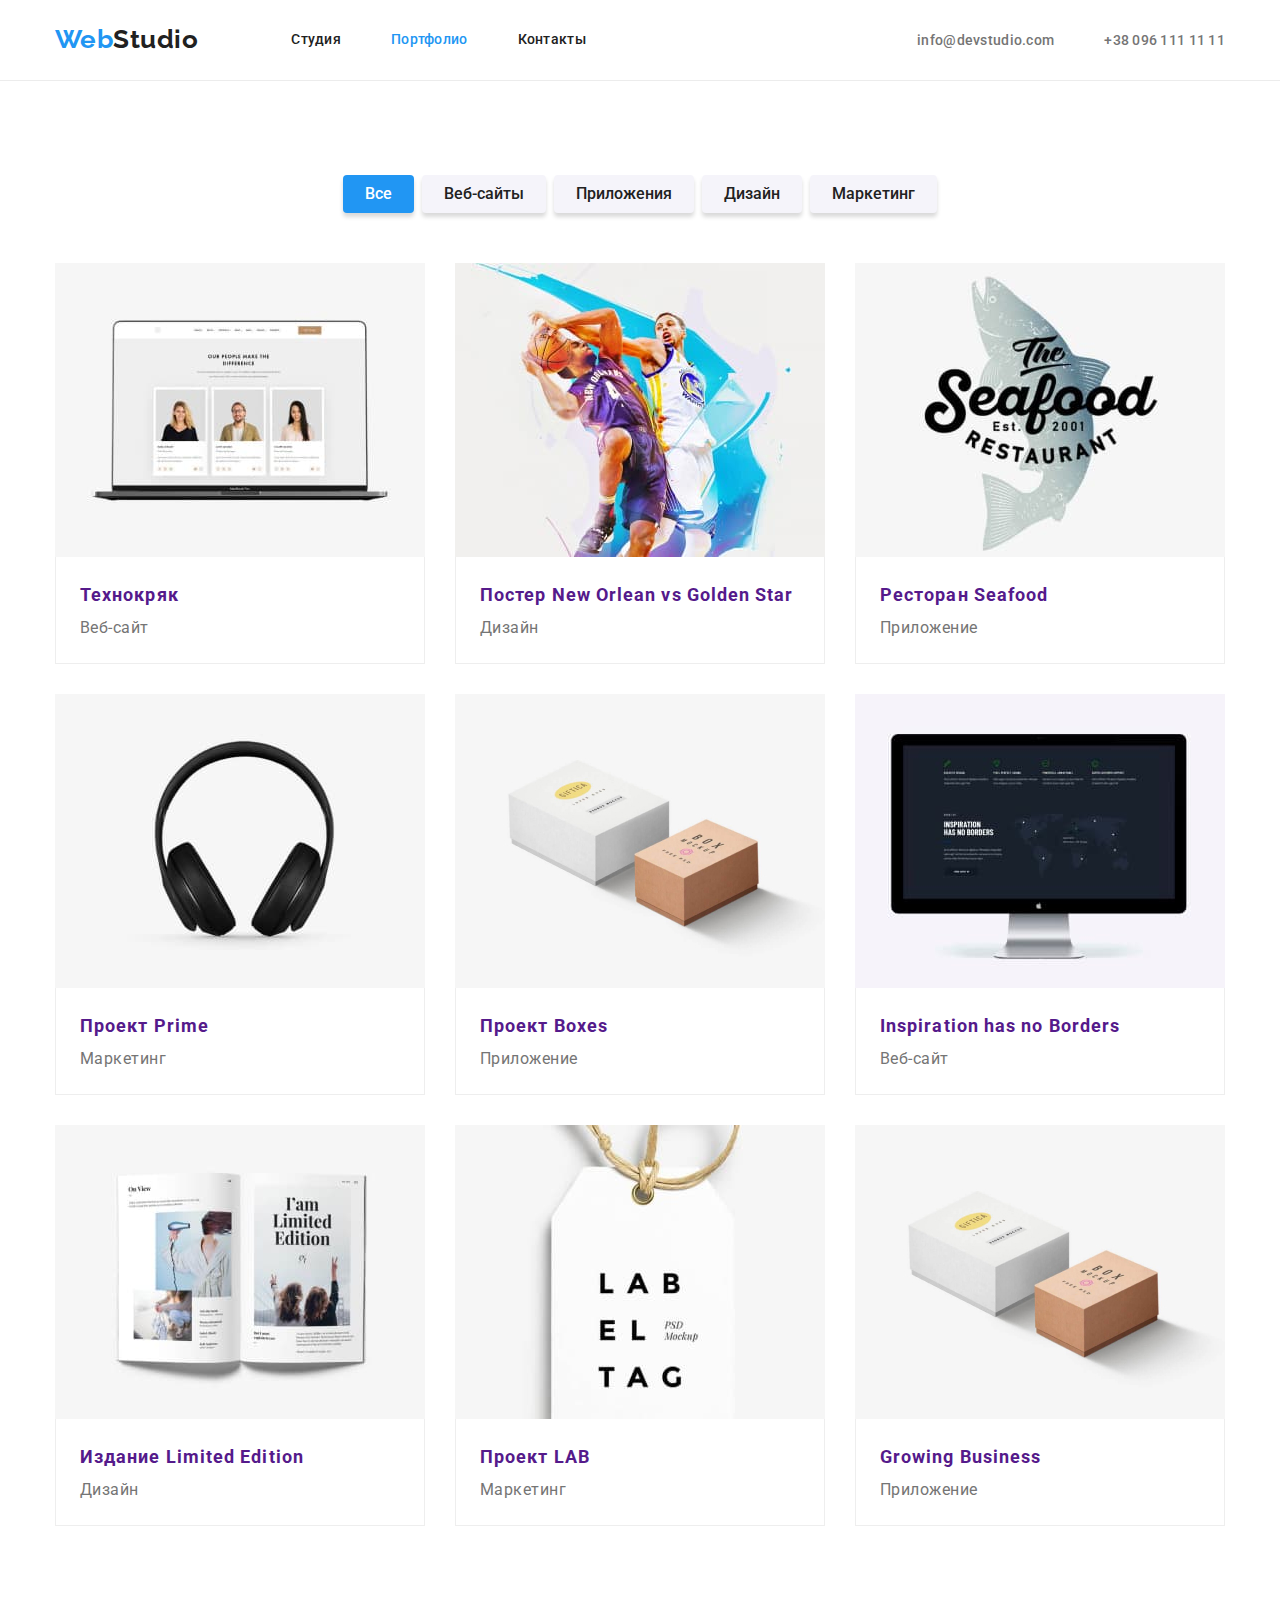
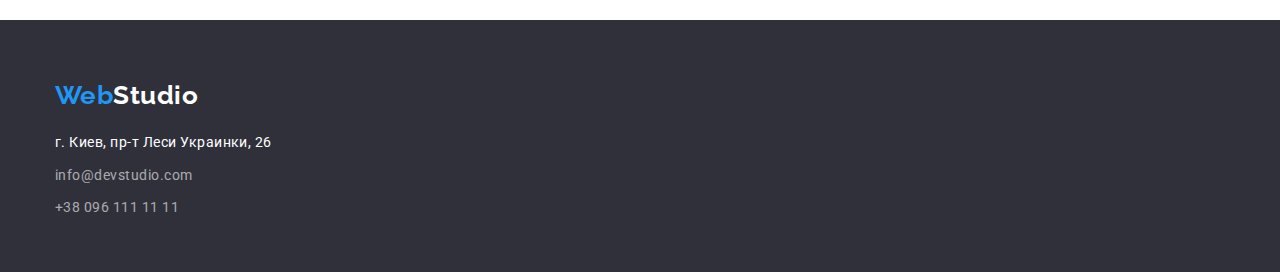
==== portfolio.html @ b51b5786 "copy hw-03 to hw-04" ====
<!DOCTYPE html>
<html lang="ru">

<head>
    <meta charset="UTF-8" />
    <meta http-equiv="X-UA-Compatible" content="IE=edge" />
    <meta name="viewport" content="width=device-width, initial-scale=1.0" />
    <title>WebStudio</title>
    <link rel="preconnect" href="https://fonts.googleapis.com" />
    <link rel="preconnect" href="https://fonts.gstatic.com" crossorigin />
    <link href="https://fonts.googleapis.com/css2?family=Raleway:wght@700&family=Roboto:wght@400;500;700;900&display=swap" rel="stylesheet" />
    <link rel="stylesheet" href="./css/modern-normalize.css" />
    <link rel="stylesheet" href="./css/styles.css" />
</head>

<body>
    <!-- верхняя строка -->
    <header class="header-border">
        <div class="flex-nav container">
            <nav class="flex-nav">
                <a href="index.html" lang="en" class="header-logo link">Web<span class="logo-accent">Studio</span>
          </a>
                <ul class="flex-nav-menu list">
                    <li class="nav-menu-item">
                        <a href="./index.html" class="link site-nav-text">Студия</a>
                    </li>
                    <li class="nav-menu-item">
                        <a href="./portfolio.html" class="link site-nav-text current">Портфолио</a>
                    </li>
                    <li class="nav-menu-item"><a href="" class="link site-nav-text">Контакты</a></li>
                </ul>
            </nav>

            <ul class="flex-nav-contact list">
                <li class="nav-contact-item">
                    <a href="mailto:info@devstudio.com" class="link site-contact">info@devstudio.com</a>
                </li>
                <li class="nav-contact-item">
                    <a href="tel:+380961111111" class="link site-contact">+38 096 111 11 11</a>
                </li>
            </ul>
        </div>
    </header>

    <main>
        <section class="portfolio-linl section">
            <div class="container">
                <h1 class="visually-hidden">Порфолио</h1>
                <div class="portfolio-nav">
                    <h2 class="visually-hidden">Виды наших работ</h2>
                    <ul class="portfolio-button list">
                        <li class="button-link">
                            <button class="button-works button-current pointer">Все</button>
                        </li>
                        <li class="button-link"><button class="button-works pointer">Веб-сайты</button></li>
                        <li class="button-link"><button class="button-works pointer">Приложения</button></li>
                        <li class="button-link"><button class="button-works pointer">Дизайн</button></li>
                        <li class="button-link"><button class="button-works pointer">Маркетинг</button></li>
                    </ul>
                </div>

                <h2 class="visually-hidden">Примеры наших работ</h2>
                <ul class="portfolio-examples list">
                    <li class="portfolio-link">
                        <a href="" class="link"><img src="./images/technocrats.jpg" alt="прооект веб-сайта на макбук про" />
                            <div class="works-item-bottom">
                                <h3 class="portfolio-title">Технокряк</h3>
                                <p class="portfolio-text">Веб-сайт</p>
                            </div>
                        </a>
                    </li>

                    <li class="portfolio-link">
                        <a href="" class="link"><img src="./images/poster.jpg" alt="постера баскетбольной команды" width="370" />
                            <div class="works-item-bottom">
                                <h3 class="portfolio-title">
                                    Постер <span lang="en">New Orlean vs Golden Star</span>
                                </h3>
                                <p class="portfolio-text">Дизайн</p>
                            </div>
                        </a>
                    </li>

                    <li class="portfolio-link">
                        <a href="" class="link"><img src="./images/seafood.jpg" alt="логотип раесторана морких продуктов" width="370" />
                            <div class="works-item-bottom">
                                <h3 class="portfolio-title">Ресторан <span lang="en">Seafood</span></h3>
                                <p class="portfolio-text">Приложение</p>
                            </div>
                        </a>
                    </li>

                    <li class="portfolio-link">
                        <a href="" class="link"><img src="./images/prime.jpg" alt="наушники" width="370" />
                            <div class="works-item-bottom">
                                <h3 class="portfolio-title">Проект <span lang="en">Prime</span></h3>
                                <p class="portfolio-text">Маркетинг</p>
                            </div>
                        </a>
                    </li>

                    <li class="portfolio-link">
                        <a href="" class="link"><img src="./images/boxes.jpg" alt="две коробки" width="370" />
                            <div class="works-item-bottom">
                                <h3 class="portfolio-title">Проект <span lang="en">Boxes</span></h3>
                                <p class="portfolio-text">Приложение</p>
                            </div>
                        </a>
                    </li>

                    <li class="portfolio-link">
                        <a href="" class="link"><img src="./images/inspiration.jpg" alt="проект Веб-сайта на и-мак" width="370" />
                            <div class="works-item-bottom">
                                <h3 lang="en" class="portfolio-title">Inspiration has no Borders</h3>
                                <p class="portfolio-text">Веб-сайт</p>
                            </div>
                        </a>
                    </li>

                    <li class="portfolio-link">
                        <a href="" class="link"><img src="./images/publication.jpg" alt="журнал лимитед эдишн" width="370" />
                            <div class="works-item-bottom">
                                <h3 class="portfolio-title">Издание <span lang="en">Limited Edition</span></h3>
                                <p class="portfolio-text">Дизайн</p>
                            </div>
                        </a>
                    </li>

                    <li class="portfolio-link">
                        <a href="" class="link"><img src="./images/lab.jpg" alt="ярлык лаб эль таг" width="370" />
                            <div class="works-item-bottom">
                                <h3 class="portfolio-title">Проект <span lang="en">LAB</span></h3>
                                <p class="portfolio-text">Маркетинг</p>
                            </div>
                        </a>
                    </li>

                    <li class="portfolio-link">
                        <a href="" class="link"><img src="./images/boxes.jpg" alt="печатает на клавиатуре" width="370" />
                            <div class="works-item-bottom">
                                <h3 lang="en" class="portfolio-title">Growing Business</h3>
                                <p class="portfolio-text">Приложение</p>
                            </div>
                        </a>
                    </li>
                </ul>
            </div>
        </section>
    </main>

    <!-- section footer -->
    <footer class="footer">
        <div class="container">
            <a href="./index.html" lang="en" class="footer-logo link">Web<span class="logo-accent-footer">Studio</span>
        </a>
            <address>
          <ul>
            <li class="footer-map list footer-adress">г. Киев, пр-т Леси Украинки, 26</li>
            <li class="list footer-adress">
              <a href="mailto:info@devstudio.com" class="footer-contact link">info@devstudio.com</a>
            </li>
            <li class="list footer-adress">
              <a href="tel:+380961111111" class="footer-contact link">+38 096 111 11 11</a>
            </li>
          </ul>
        </address>
        </div>
    </footer>
</body>

</html>
---- css/styles.css ----
:root {
    --title-text-color: #212121;
    --primary-text-color: #757575;
    --primary-white-color: #ffffff;
    --accent-color: #2196f3;
    --accent-color-hover: #188ce8;
    --team-bg-color: #f5f4fa;
    --footer-bg-color: #2f303a;
    --temporary-bg-color: #2f303a;
    --button-bg-color: #f5f4fa;
    --card-set-gap: 30px;
}

body {
    font-family: Roboto, sans-serif;
    letter-spacing: 0.03em;
    color: var(--title-text-color);
    background-color: var(--primary-white-color);
}


/* Утиилиты */

h1,
h2,
h3,
h4,
h5,
h6,
p,
ul {
    margin: 0;
    padding: 0;
}

img {
    display: block;
    max-width: 100%;
    height: auto;
}

.list {
    padding: 0;
    margin: 0;
    list-style: none;
}

.title {
    font-weight: 700;
    font-size: 36px;
    line-height: 1.17;
    text-align: center;
}

.link {
    text-decoration: none;
}

.visually-hidden {
    position: absolute;
    width: 1px;
    height: 1px;
    margin: -1px;
    border: 0;
    padding: 0;
    white-space: nowrap;
    clip-path: inset(100%);
    clip: rect(0 0 0 0);
    overflow: hidden;
}


/* Section */

.section {
    padding-top: 94px;
    padding-bottom: 94px;
}

.container {
    margin: 0 auto;
    width: 1200px;
    padding-left: 15px;
    padding-right: 15px;
}


/* стилизация Header] */

.header-border {
    border-bottom: 1px solid #ececec;
}

.flex-nav {
    display: flex;
    align-items: center;
}

.flex-nav-menu {
    display: flex;
    margin-left: 93px;
}

.flex-nav-contact {
    display: flex;
    margin-left: auto;
}

.nav-menu-item:not(:first-child) {
    margin-left: 50px;
}

.nav-contact-item:not(:first-child) {
    margin-left: 50px;
}

.header-logo {
    padding-top: 24px;
    padding-bottom: 25px;
    font-family: 'Raleway', sans-serif;
    font-size: 26px;
    font-weight: 700;
    line-height: 1.19;
    color: var(--accent-color);
}

.logo-accent {
    color: var(--title-text-color);
}

.logo-accent:hover,
.logo-accent:focus {
    color: var(--accent-color);
}

.site-nav-text {
    padding: 32px 0;
    font-weight: 500;
    font-size: 14px;
    line-height: 1.14;
    letter-spacing: 0.02em;
    color: var(--title-text-color);
    display: block;
}

.site-nav-text:hover,
.site-nav-text:focus {
    color: var(--accent-color);
}

.site-contact {
    padding: 32px 0;
    font-size: 14px;
    font-weight: 500;
    line-height: 1.14;
    letter-spacing: 0.02em;
    color: var(--primary-text-color);
}

.site-contact:hover,
.site-contact:focus,
.current {
    color: var(--accent-color);
}


/* стилизация Hero */

.hero {
    padding-top: 200px;
    padding-bottom: 200px;
    background-color: var(--temporary-bg-color);
}

.hero-title {
    margin-bottom: var(--card-set-gap);
    color: var(--primary-white-color);
    font-weight: 900;
    font-size: 44px;
    line-height: 1.36;
    text-align: center;
    letter-spacing: 0.06em;
    text-transform: uppercase;
}


/* button */

.pointer {
    cursor: pointer;
}

.hero-button {
    display: block;
    margin-left: auto;
    margin-right: auto;
    padding: 10px 32px;
    font-family: Roboto, sans-serif;
    font-weight: 700;
    font-size: 16px;
    line-height: 1.87;
    letter-spacing: 0.06em;
    color: var(--primary-white-color);
    background-color: var(--accent-color);
    border: none;
    border-radius: 4px;
    box-shadow: 0px 4px 4px rgba(0, 0, 0, 0.15);
}

.hero-button:hover,
.hero-button:focus {
    background-color: var(--accent-color-hover);
}


/* advantages */

.advantages-list {
    display: flex;
}

.advantages-item {
    width: 270px;
}

.advantages-item:not(:last-child) {
    margin-right: var(--card-set-gap);
}

.advantages-title {
    margin-bottom: 10px;
    font-weight: 700;
    font-size: 14px;
    line-height: 1.14;
    text-transform: uppercase;
}

.advantages-text {
    font-size: 14px;
    line-height: 1.71;
    color: var(--primary-text-color);
}


/* wedo */

.wedo {
    padding-top: 0;
}

.wedo-list {
    display: flex;
}

.wedo-item:not(:last-child) {
    margin-right: var(--card-set-gap);
}

.wedo .title {
    padding-bottom: 50px;
}


/* team */

.team {
    background-color: var(--team-bg-color);
}

.team .title {
    padding-bottom: 50px;
}

.team-items {
    display: flex;
}

.team-item {
    width: 270px;
    height: 368px;
    background-color: var(--primary-white-color);
    box-shadow: 0px 1px 3px rgba(0, 0, 0, 0.12), 0px 1px 1px rgba(0, 0, 0, 0.14), 0px 2px 1px rgba(0, 0, 0, 0.2);
    border-radius: 0px 0px 4px 4px;
}

.team-item:not(:last-child) {
    margin-right: var(--card-set-gap);
}

.team-item-text {
    padding-top: var(--card-set-gap);
    padding-bottom: var(--card-set-gap);
    margin-left: auto;
    margin-right: auto;
}

.team-item-title {
    margin-top: 0;
    margin-bottom: 10px;
    font-weight: 500;
    font-size: 16px;
    line-height: 1.19;
    text-align: center;
}

.team-item-role {
    margin: 0;
    font-size: 16px;
    line-height: 1.19;
    color: var(--primary-text-color);
    text-align: center;
}


/* footer */

.footer-logo {
    display: block;
    margin-bottom: 20px;
    font-family: Raleway;
    font-size: 26px;
    font-weight: 700;
    line-height: 1.19;
    color: var(--accent-color);
}

.logo-accent-footer {
    color: var(--primary-white-color);
}

.logo-accent-footer:hover {
    color: var(--accent-color);
}

.footer {
    padding-top: 60px;
    padding-bottom: 60px;
    background-color: var(--footer-bg-color);
    height: 252px;
}

.footer-map {
    font-size: 14px;
    line-height: 1.71;
    font-style: normal;
    color: var(--primary-white-color);
}

.footer-adress:not(:last-child) {
    margin-bottom: 9px;
}

.footer-contact {
    font-size: 14px;
    line-height: 1.71;
    font-style: normal;
    color: rgba(255, 255, 255, 0.6);
}

.footer-map:hover,
.footer-map:focus,
.footer-contact:hover,
.footer-contact:focus {
    color: var(--accent-color);
}


/* разметка Портфолищ */


/* основные кнопки навигации */

.portfolio-button {
    display: flex;
    justify-content: center;
    height: 54px;
    margin-bottom: 34px;
}

.button-link:not(:last-child) {
    margin-right: 8px;
}

.button-works {
    padding: 6px 22px;
    color: var(--title-text-color);
    font-family: Roboto, sans-serif;
    font-weight: 500;
    font-size: 16px;
    line-height: 1.62;
    border: none;
    background-color: var(--button-bg-color);
    border-radius: 4px;
    box-shadow: 0px 4px 4px rgba(0, 0, 0, 0.15);
}

.button-works:hover,
.button-works:focus {
    color: var(--primary-white-color);
    background-color: var(--accent-color-hover);
}

.button-current {
    color: var(--primary-white-color);
    background-color: var(--accent-color);
}


/* оформление списка работ */

.works-item-bottom {
    padding: 20px 24px;
    border-right: 1px solid #eeeeee;
    border-bottom: 1px solid #eeeeee;
    border-left: 1px solid #eeeeee;
}

.portfolio-title {
    font-weight: 700;
    font-size: 18px;
    line-height: 2;
    letter-spacing: 0.06em;
}

.portfolio-text {
    font-size: 16px;
    line-height: 1.87;
    color: var(--primary-text-color);
}

.portfolio-examples {
    display: flex;
    flex-wrap: wrap;
    margin-right: calc(-1 * var(--card-set-gap));
    margin-bottom: calc(-1 * var(--card-set-gap));
}

.portfolio-link {
    /* flex-basis: calc(100% / 3 - var(--card-set-gap)); */
    margin-right: var(--card-set-gap);
    margin-bottom: var(--card-set-gap);
}
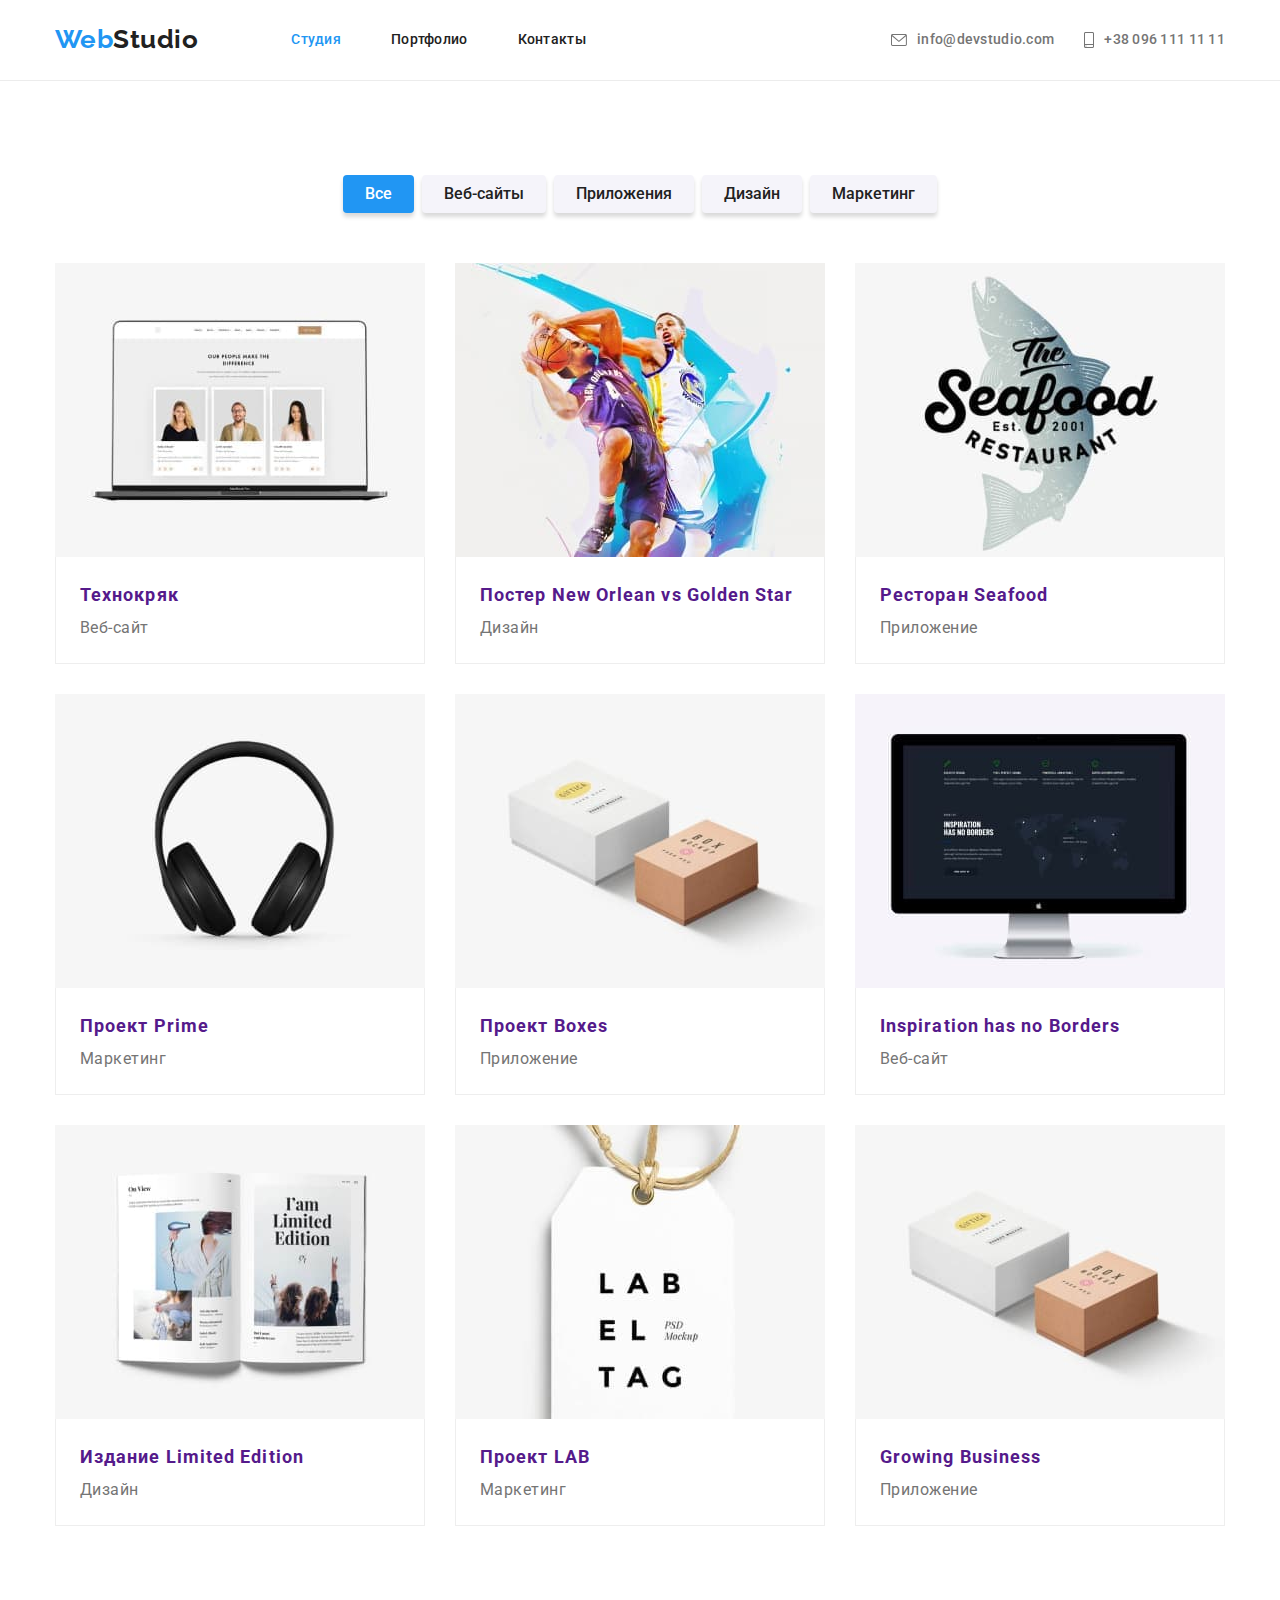
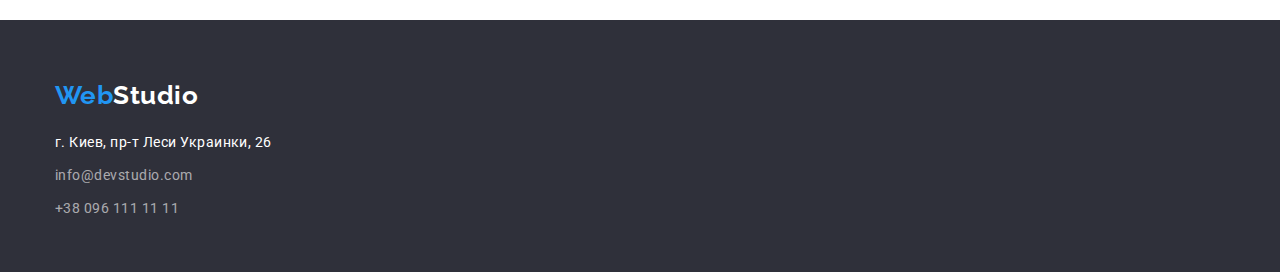
==== commit 5cff09a0: "add header svg" ====
--- a/portfolio.html
+++ b/portfolio.html
@@ -18,14 +18,14 @@
     <header class="header-border">
         <div class="flex-nav container">
             <nav class="flex-nav">
-                <a href="index.html" lang="en" class="header-logo link">Web<span class="logo-accent">Studio</span>
+                <a href="/" lang="en" class="header-logo link">Web<span class="logo-accent">Studio</span>
           </a>
                 <ul class="flex-nav-menu list">
                     <li class="nav-menu-item">
-                        <a href="./index.html" class="link site-nav-text">Студия</a>
+                        <a href="/" class="link site-nav-text current">Студия</a>
                     </li>
                     <li class="nav-menu-item">
-                        <a href="./portfolio.html" class="link site-nav-text current">Портфолио</a>
+                        <a href="./portfolio.html" class="link site-nav-text">Портфолио</a>
                     </li>
                     <li class="nav-menu-item"><a href="" class="link site-nav-text">Контакты</a></li>
                 </ul>
@@ -33,10 +33,18 @@
 
             <ul class="flex-nav-contact list">
                 <li class="nav-contact-item">
-                    <a href="mailto:info@devstudio.com" class="link site-contact">info@devstudio.com</a>
+                    <a href="mailto:info@devstudio.com" class="link site-contact">
+                        <svg class="nav-icons" width="16" height="12"> 
+                            <use href="./images/icons.svg#icon-mail"><use>
+						</svg>
+                        info@devstudio.com</a>
                 </li>
                 <li class="nav-contact-item">
-                    <a href="tel:+380961111111" class="link site-contact">+38 096 111 11 11</a>
+                    <a href="tel:+380961111111" class="link site-contact">
+                        <svg class="nav-icons" width="10" height="16"> 
+                            <use href="./images/icons.svg#icon-smartphone"><use>
+						</svg>
+                        +38 096 111 11 11</a>
                 </li>
             </ul>
         </div>
--- a/css/styles.css
+++ b/css/styles.css
@@ -1,23 +1,22 @@
 :root {
-    --title-text-color: #212121;
-    --primary-text-color: #757575;
-    --primary-white-color: #ffffff;
-    --accent-color: #2196f3;
-    --accent-color-hover: #188ce8;
-    --team-bg-color: #f5f4fa;
-    --footer-bg-color: #2f303a;
-    --temporary-bg-color: #2f303a;
-    --button-bg-color: #f5f4fa;
-    --card-set-gap: 30px;
+  --title-text-color: #212121;
+  --primary-text-color: #757575;
+  --primary-white-color: #ffffff;
+  --accent-color: #2196f3;
+  --accent-color-hover: #188ce8;
+  --team-bg-color: #f5f4fa;
+  --footer-bg-color: #2f303a;
+  --temporary-bg-color: #2f303a;
+  --button-bg-color: #f5f4fa;
+  --card-set-gap: 30px;
 }
 
 body {
-    font-family: Roboto, sans-serif;
-    letter-spacing: 0.03em;
-    color: var(--title-text-color);
-    background-color: var(--primary-white-color);
-}
-
+  font-family: Roboto, sans-serif;
+  letter-spacing: 0.03em;
+  color: var(--title-text-color);
+  background-color: var(--primary-white-color);
+}
 
 /* Утиилиты */
 
@@ -29,414 +28,412 @@
 h6,
 p,
 ul {
-    margin: 0;
-    padding: 0;
+  margin: 0;
+  padding: 0;
 }
 
 img {
-    display: block;
-    max-width: 100%;
-    height: auto;
+  display: block;
+  max-width: 100%;
+  height: auto;
 }
 
 .list {
-    padding: 0;
-    margin: 0;
-    list-style: none;
+  padding: 0;
+  margin: 0;
+  list-style: none;
 }
 
 .title {
-    font-weight: 700;
-    font-size: 36px;
-    line-height: 1.17;
-    text-align: center;
+  font-weight: 700;
+  font-size: 36px;
+  line-height: 1.17;
+  text-align: center;
 }
 
 .link {
-    text-decoration: none;
+  text-decoration: none;
 }
 
 .visually-hidden {
-    position: absolute;
-    width: 1px;
-    height: 1px;
-    margin: -1px;
-    border: 0;
-    padding: 0;
-    white-space: nowrap;
-    clip-path: inset(100%);
-    clip: rect(0 0 0 0);
-    overflow: hidden;
-}
-
+  position: absolute;
+  width: 1px;
+  height: 1px;
+  margin: -1px;
+  border: 0;
+  padding: 0;
+  white-space: nowrap;
+  clip-path: inset(100%);
+  clip: rect(0 0 0 0);
+  overflow: hidden;
+}
 
 /* Section */
 
 .section {
-    padding-top: 94px;
-    padding-bottom: 94px;
+  padding-top: 94px;
+  padding-bottom: 94px;
 }
 
 .container {
-    margin: 0 auto;
-    width: 1200px;
-    padding-left: 15px;
-    padding-right: 15px;
-}
-
+  margin: 0 auto;
+  width: 1200px;
+  padding-left: 15px;
+  padding-right: 15px;
+}
 
 /* стилизация Header] */
 
 .header-border {
-    border-bottom: 1px solid #ececec;
+  border-bottom: 1px solid #ececec;
 }
 
 .flex-nav {
-    display: flex;
-    align-items: center;
+  display: flex;
+  align-items: center;
 }
 
 .flex-nav-menu {
-    display: flex;
-    margin-left: 93px;
+  display: flex;
+  margin-left: 93px;
 }
 
 .flex-nav-contact {
-    display: flex;
-    margin-left: auto;
+  display: flex;
+  align-items: center;
+  margin-left: auto;
 }
 
 .nav-menu-item:not(:first-child) {
-    margin-left: 50px;
+  margin-left: 50px;
 }
 
 .nav-contact-item:not(:first-child) {
-    margin-left: 50px;
+  margin-left: 30px;
 }
 
 .header-logo {
-    padding-top: 24px;
-    padding-bottom: 25px;
-    font-family: 'Raleway', sans-serif;
-    font-size: 26px;
-    font-weight: 700;
-    line-height: 1.19;
-    color: var(--accent-color);
+  padding-top: 24px;
+  padding-bottom: 25px;
+  font-family: 'Raleway', sans-serif;
+  font-size: 26px;
+  font-weight: 700;
+  line-height: 1.19;
+  color: var(--accent-color);
 }
 
 .logo-accent {
-    color: var(--title-text-color);
+  color: var(--title-text-color);
 }
 
 .logo-accent:hover,
 .logo-accent:focus {
-    color: var(--accent-color);
+  color: var(--accent-color);
 }
 
 .site-nav-text {
-    padding: 32px 0;
-    font-weight: 500;
-    font-size: 14px;
-    line-height: 1.14;
-    letter-spacing: 0.02em;
-    color: var(--title-text-color);
-    display: block;
+  padding: 32px 0;
+  font-weight: 500;
+  font-size: 14px;
+  line-height: 1.14;
+  letter-spacing: 0.02em;
+  color: var(--title-text-color);
+  display: block;
 }
 
 .site-nav-text:hover,
 .site-nav-text:focus {
-    color: var(--accent-color);
+  color: var(--accent-color);
+}
+
+.nav-icons {
+  margin-right: 10px;
+  fill: currentColor;
 }
 
 .site-contact {
-    padding: 32px 0;
-    font-size: 14px;
-    font-weight: 500;
-    line-height: 1.14;
-    letter-spacing: 0.02em;
-    color: var(--primary-text-color);
+  padding: 32px 0;
+  font-size: 14px;
+  font-weight: 500;
+  line-height: 1.14;
+  letter-spacing: 0.02em;
+  color: var(--primary-text-color);
+  display: flex;
+  align-items: center;
 }
 
 .site-contact:hover,
 .site-contact:focus,
 .current {
-    color: var(--accent-color);
-}
-
+  color: var(--accent-color);
+}
 
 /* стилизация Hero */
 
 .hero {
-    padding-top: 200px;
-    padding-bottom: 200px;
-    background-color: var(--temporary-bg-color);
+  padding-top: 200px;
+  padding-bottom: 200px;
+  background-color: var(--temporary-bg-color);
 }
 
 .hero-title {
-    margin-bottom: var(--card-set-gap);
-    color: var(--primary-white-color);
-    font-weight: 900;
-    font-size: 44px;
-    line-height: 1.36;
-    text-align: center;
-    letter-spacing: 0.06em;
-    text-transform: uppercase;
-}
-
+  margin-bottom: var(--card-set-gap);
+  color: var(--primary-white-color);
+  font-weight: 900;
+  font-size: 44px;
+  line-height: 1.36;
+  text-align: center;
+  letter-spacing: 0.06em;
+  text-transform: uppercase;
+}
 
 /* button */
 
 .pointer {
-    cursor: pointer;
+  cursor: pointer;
 }
 
 .hero-button {
-    display: block;
-    margin-left: auto;
-    margin-right: auto;
-    padding: 10px 32px;
-    font-family: Roboto, sans-serif;
-    font-weight: 700;
-    font-size: 16px;
-    line-height: 1.87;
-    letter-spacing: 0.06em;
-    color: var(--primary-white-color);
-    background-color: var(--accent-color);
-    border: none;
-    border-radius: 4px;
-    box-shadow: 0px 4px 4px rgba(0, 0, 0, 0.15);
+  display: block;
+  margin-left: auto;
+  margin-right: auto;
+  padding: 10px 32px;
+  font-family: Roboto, sans-serif;
+  font-weight: 700;
+  font-size: 16px;
+  line-height: 1.87;
+  letter-spacing: 0.06em;
+  color: var(--primary-white-color);
+  background-color: var(--accent-color);
+  border: none;
+  border-radius: 4px;
+  box-shadow: 0px 4px 4px rgba(0, 0, 0, 0.15);
 }
 
 .hero-button:hover,
 .hero-button:focus {
-    background-color: var(--accent-color-hover);
-}
-
+  background-color: var(--accent-color-hover);
+}
 
 /* advantages */
 
 .advantages-list {
-    display: flex;
+  display: flex;
 }
 
 .advantages-item {
-    width: 270px;
+  width: 270px;
 }
 
 .advantages-item:not(:last-child) {
-    margin-right: var(--card-set-gap);
+  margin-right: var(--card-set-gap);
 }
 
 .advantages-title {
-    margin-bottom: 10px;
-    font-weight: 700;
-    font-size: 14px;
-    line-height: 1.14;
-    text-transform: uppercase;
+  margin-bottom: 10px;
+  font-weight: 700;
+  font-size: 14px;
+  line-height: 1.14;
+  text-transform: uppercase;
 }
 
 .advantages-text {
-    font-size: 14px;
-    line-height: 1.71;
-    color: var(--primary-text-color);
-}
-
+  font-size: 14px;
+  line-height: 1.71;
+  color: var(--primary-text-color);
+}
 
 /* wedo */
 
 .wedo {
-    padding-top: 0;
+  padding-top: 0;
 }
 
 .wedo-list {
-    display: flex;
+  display: flex;
 }
 
 .wedo-item:not(:last-child) {
-    margin-right: var(--card-set-gap);
+  margin-right: var(--card-set-gap);
 }
 
 .wedo .title {
-    padding-bottom: 50px;
-}
-
+  padding-bottom: 50px;
+}
 
 /* team */
 
 .team {
-    background-color: var(--team-bg-color);
+  background-color: var(--team-bg-color);
 }
 
 .team .title {
-    padding-bottom: 50px;
+  padding-bottom: 50px;
 }
 
 .team-items {
-    display: flex;
+  display: flex;
 }
 
 .team-item {
-    width: 270px;
-    height: 368px;
-    background-color: var(--primary-white-color);
-    box-shadow: 0px 1px 3px rgba(0, 0, 0, 0.12), 0px 1px 1px rgba(0, 0, 0, 0.14), 0px 2px 1px rgba(0, 0, 0, 0.2);
-    border-radius: 0px 0px 4px 4px;
+  width: 270px;
+  height: 368px;
+  background-color: var(--primary-white-color);
+  box-shadow: 0px 1px 3px rgba(0, 0, 0, 0.12), 0px 1px 1px rgba(0, 0, 0, 0.14),
+    0px 2px 1px rgba(0, 0, 0, 0.2);
+  border-radius: 0px 0px 4px 4px;
 }
 
 .team-item:not(:last-child) {
-    margin-right: var(--card-set-gap);
+  margin-right: var(--card-set-gap);
 }
 
 .team-item-text {
-    padding-top: var(--card-set-gap);
-    padding-bottom: var(--card-set-gap);
-    margin-left: auto;
-    margin-right: auto;
+  padding-top: var(--card-set-gap);
+  padding-bottom: var(--card-set-gap);
+  margin-left: auto;
+  margin-right: auto;
 }
 
 .team-item-title {
-    margin-top: 0;
-    margin-bottom: 10px;
-    font-weight: 500;
-    font-size: 16px;
-    line-height: 1.19;
-    text-align: center;
+  margin-top: 0;
+  margin-bottom: 10px;
+  font-weight: 500;
+  font-size: 16px;
+  line-height: 1.19;
+  text-align: center;
 }
 
 .team-item-role {
-    margin: 0;
-    font-size: 16px;
-    line-height: 1.19;
-    color: var(--primary-text-color);
-    text-align: center;
-}
-
+  margin: 0;
+  font-size: 16px;
+  line-height: 1.19;
+  color: var(--primary-text-color);
+  text-align: center;
+}
 
 /* footer */
 
 .footer-logo {
-    display: block;
-    margin-bottom: 20px;
-    font-family: Raleway;
-    font-size: 26px;
-    font-weight: 700;
-    line-height: 1.19;
-    color: var(--accent-color);
+  display: block;
+  margin-bottom: 20px;
+  font-family: Raleway;
+  font-size: 26px;
+  font-weight: 700;
+  line-height: 1.19;
+  color: var(--accent-color);
 }
 
 .logo-accent-footer {
-    color: var(--primary-white-color);
+  color: var(--primary-white-color);
 }
 
 .logo-accent-footer:hover {
-    color: var(--accent-color);
+  color: var(--accent-color);
 }
 
 .footer {
-    padding-top: 60px;
-    padding-bottom: 60px;
-    background-color: var(--footer-bg-color);
-    height: 252px;
+  padding-top: 60px;
+  padding-bottom: 60px;
+  background-color: var(--footer-bg-color);
+  height: 252px;
 }
 
 .footer-map {
-    font-size: 14px;
-    line-height: 1.71;
-    font-style: normal;
-    color: var(--primary-white-color);
+  font-size: 14px;
+  line-height: 1.71;
+  font-style: normal;
+  color: var(--primary-white-color);
 }
 
 .footer-adress:not(:last-child) {
-    margin-bottom: 9px;
+  margin-bottom: 9px;
 }
 
 .footer-contact {
-    font-size: 14px;
-    line-height: 1.71;
-    font-style: normal;
-    color: rgba(255, 255, 255, 0.6);
+  font-size: 14px;
+  line-height: 1.71;
+  font-style: normal;
+  color: rgba(255, 255, 255, 0.6);
 }
 
 .footer-map:hover,
 .footer-map:focus,
 .footer-contact:hover,
 .footer-contact:focus {
-    color: var(--accent-color);
-}
-
+  color: var(--accent-color);
+}
 
 /* разметка Портфолищ */
 
-
 /* основные кнопки навигации */
 
 .portfolio-button {
-    display: flex;
-    justify-content: center;
-    height: 54px;
-    margin-bottom: 34px;
+  display: flex;
+  justify-content: center;
+  height: 54px;
+  margin-bottom: 34px;
 }
 
 .button-link:not(:last-child) {
-    margin-right: 8px;
+  margin-right: 8px;
 }
 
 .button-works {
-    padding: 6px 22px;
-    color: var(--title-text-color);
-    font-family: Roboto, sans-serif;
-    font-weight: 500;
-    font-size: 16px;
-    line-height: 1.62;
-    border: none;
-    background-color: var(--button-bg-color);
-    border-radius: 4px;
-    box-shadow: 0px 4px 4px rgba(0, 0, 0, 0.15);
+  padding: 6px 22px;
+  color: var(--title-text-color);
+  font-family: Roboto, sans-serif;
+  font-weight: 500;
+  font-size: 16px;
+  line-height: 1.62;
+  border: none;
+  background-color: var(--button-bg-color);
+  border-radius: 4px;
+  box-shadow: 0px 4px 4px rgba(0, 0, 0, 0.15);
 }
 
 .button-works:hover,
 .button-works:focus {
-    color: var(--primary-white-color);
-    background-color: var(--accent-color-hover);
+  color: var(--primary-white-color);
+  background-color: var(--accent-color-hover);
 }
 
 .button-current {
-    color: var(--primary-white-color);
-    background-color: var(--accent-color);
-}
-
+  color: var(--primary-white-color);
+  background-color: var(--accent-color);
+}
 
 /* оформление списка работ */
 
 .works-item-bottom {
-    padding: 20px 24px;
-    border-right: 1px solid #eeeeee;
-    border-bottom: 1px solid #eeeeee;
-    border-left: 1px solid #eeeeee;
+  padding: 20px 24px;
+  border-right: 1px solid #eeeeee;
+  border-bottom: 1px solid #eeeeee;
+  border-left: 1px solid #eeeeee;
 }
 
 .portfolio-title {
-    font-weight: 700;
-    font-size: 18px;
-    line-height: 2;
-    letter-spacing: 0.06em;
+  font-weight: 700;
+  font-size: 18px;
+  line-height: 2;
+  letter-spacing: 0.06em;
 }
 
 .portfolio-text {
-    font-size: 16px;
-    line-height: 1.87;
-    color: var(--primary-text-color);
+  font-size: 16px;
+  line-height: 1.87;
+  color: var(--primary-text-color);
 }
 
 .portfolio-examples {
-    display: flex;
-    flex-wrap: wrap;
-    margin-right: calc(-1 * var(--card-set-gap));
-    margin-bottom: calc(-1 * var(--card-set-gap));
+  display: flex;
+  flex-wrap: wrap;
+  margin-right: calc(-1 * var(--card-set-gap));
+  margin-bottom: calc(-1 * var(--card-set-gap));
 }
 
 .portfolio-link {
-    /* flex-basis: calc(100% / 3 - var(--card-set-gap)); */
-    margin-right: var(--card-set-gap);
-    margin-bottom: var(--card-set-gap);
-}+  /* flex-basis: calc(100% / 3 - var(--card-set-gap)); */
+  margin-right: var(--card-set-gap);
+  margin-bottom: var(--card-set-gap);
+}
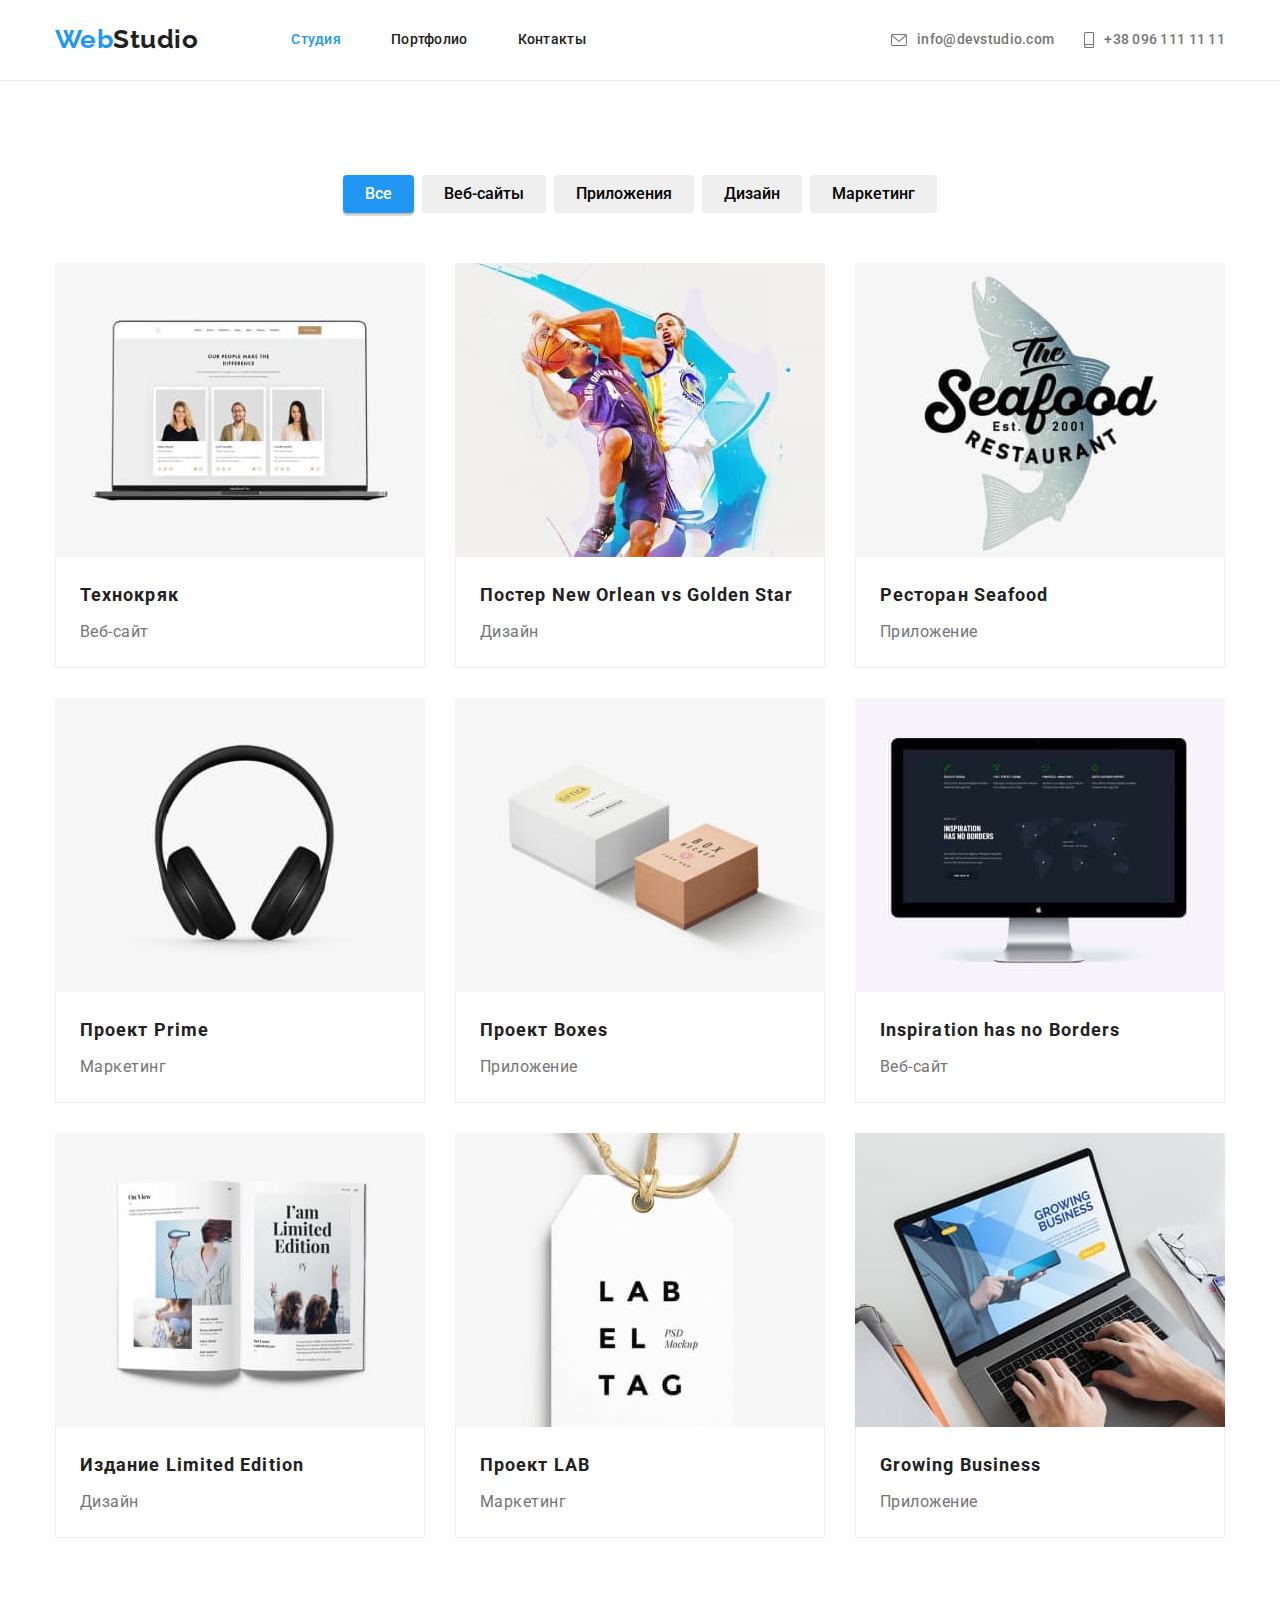
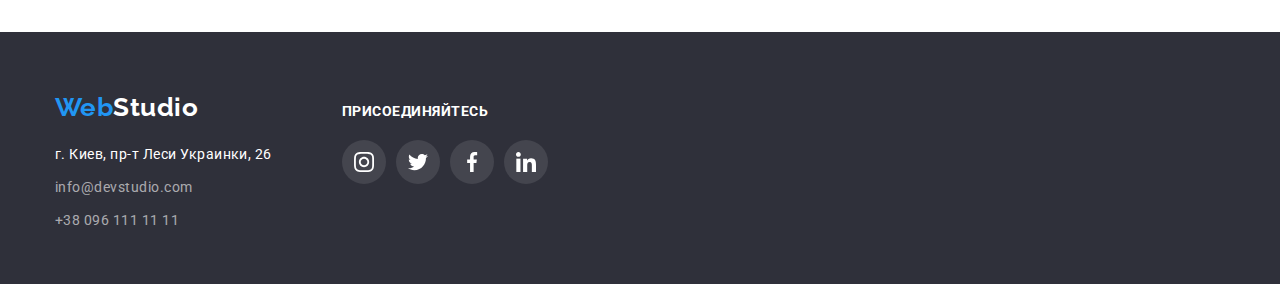
==== commit 82798222: "add footer svg + copy to portfolio" ====
--- a/portfolio.html
+++ b/portfolio.html
@@ -57,9 +57,7 @@
                 <div class="portfolio-nav">
                     <h2 class="visually-hidden">Виды наших работ</h2>
                     <ul class="portfolio-button list">
-                        <li class="button-link">
-                            <button class="button-works button-current pointer">Все</button>
-                        </li>
+                        <li class="button-link"><button class="button-works button-current pointer">Все</button></li>
                         <li class="button-link"><button class="button-works pointer">Веб-сайты</button></li>
                         <li class="button-link"><button class="button-works pointer">Приложения</button></li>
                         <li class="button-link"><button class="button-works pointer">Дизайн</button></li>
@@ -144,7 +142,7 @@
                     </li>
 
                     <li class="portfolio-link">
-                        <a href="" class="link"><img src="./images/boxes.jpg" alt="печатает на клавиатуре" width="370" />
+                        <a href="" class="link"><img src="./images/growing.jpg" alt="печатает на клавиатуре" width="370" />
                             <div class="works-item-bottom">
                                 <h3 lang="en" class="portfolio-title">Growing Business</h3>
                                 <p class="portfolio-text">Приложение</p>
@@ -158,20 +156,56 @@
 
     <!-- section footer -->
     <footer class="footer">
-        <div class="container">
-            <a href="./index.html" lang="en" class="footer-logo link">Web<span class="logo-accent-footer">Studio</span>
-        </a>
-            <address>
-          <ul>
-            <li class="footer-map list footer-adress">г. Киев, пр-т Леси Украинки, 26</li>
-            <li class="list footer-adress">
-              <a href="mailto:info@devstudio.com" class="footer-contact link">info@devstudio.com</a>
-            </li>
-            <li class="list footer-adress">
-              <a href="tel:+380961111111" class="footer-contact link">+38 096 111 11 11</a>
-            </li>
-          </ul>
-        </address>
+        <div class="container footer-container">
+            <div>
+                <a href="./index.html" lang="en" class="footer-logo link">Web<span class="logo-accent-footer">Studio</span>
+                </a>
+                <address>
+                    <ul>
+                        <li class="footer-map list footer-adress">г. Киев, пр-т Леси Украинки, 26</li>
+                        <li class="list footer-adress">
+                            <a href="mailto:info@devstudio.com" class="footer-contact link">info@devstudio.com</a>
+                        </li>
+                        <li class="list footer-adress">
+                            <a href="tel:+380961111111" class="footer-contact link">+38 096 111 11 11</a>
+                        </li>
+                    </ul>
+                </address>
+            </div>
+
+            <div class="footer-socials">
+                <h3 class="footer-socials-title">присоединяйтесь</h3>
+                <ul class="footer-socials-list list">
+                    <li>
+                        <a class="footer-socials-link link" href="">
+                            <svg class="footer-icon" width="20" height="20">
+								<use href="./images/icons.svg#icon-instagram"></use>
+							</svg>
+                        </a>
+                    </li>
+                    <li class="list footer-social">
+                        <a class="footer-socials-link link" href="">
+                            <svg class="footer-icon" width="20" height="20">
+								<use href="./images/icons.svg#icon-twitter"></use>
+							</svg>
+                        </a>
+                    </li>
+                    <li class="list footer-social">
+                        <a class="footer-socials-link link" href="">
+                            <svg class="footer-icon" width="20" height="20">
+								<use href="./images/icons.svg#icon-facebook"></use>
+							</svg>
+                        </a>
+                    </li>
+                    <li class="list footer-social">
+                        <a class="footer-socials-link link" href="">
+                            <svg class="footer-icon" width="20" height="20">
+								<use href="./images/icons.svg#icon-linkedin"></use>
+							</svg>
+                        </a>
+                    </li>
+                </ul>
+            </div>
         </div>
     </footer>
 </body>
--- a/css/styles.css
+++ b/css/styles.css
@@ -1,24 +1,26 @@
 :root {
-  --title-text-color: #212121;
-  --primary-text-color: #757575;
-  --primary-white-color: #ffffff;
-  --accent-color: #2196f3;
-  --accent-color-hover: #188ce8;
-  --team-bg-color: #f5f4fa;
-  --footer-bg-color: #2f303a;
-  --temporary-bg-color: #2f303a;
-  --button-bg-color: #f5f4fa;
-  --card-set-gap: 30px;
+    --title-text-color: #212121;
+    --primary-text-color: #757575;
+    --primary-white-color: #ffffff;
+    --accent-color: #2196f3;
+    --accent-color-hover: #188ce8;
+    --team-bg-color: #f5f4fa;
+    --footer-bg-color: #2f303a;
+    --temporary-bg-color: #2f303a;
+    --button-bg-color: #f5f4fa;
+    --card-set-gap: 30px;
+    --social-links: #afb1b8;
 }
 
 body {
-  font-family: Roboto, sans-serif;
-  letter-spacing: 0.03em;
-  color: var(--title-text-color);
-  background-color: var(--primary-white-color);
-}
-
-/* Утиилиты */
+    font-family: Roboto, sans-serif;
+    letter-spacing: 0.03em;
+    color: var(--title-text-color);
+    background-color: var(--primary-white-color);
+}
+
+
+/* ---------------------Утиилиты--------------------- */
 
 h1,
 h2,
@@ -28,412 +30,553 @@
 h6,
 p,
 ul {
-  margin: 0;
-  padding: 0;
+    margin: 0;
+    padding: 0;
 }
 
 img {
-  display: block;
-  max-width: 100%;
-  height: auto;
+    display: block;
+    max-width: 100%;
+    height: auto;
 }
 
 .list {
-  padding: 0;
-  margin: 0;
-  list-style: none;
+    padding: 0;
+    margin: 0;
+    list-style: none;
 }
 
 .title {
-  font-weight: 700;
-  font-size: 36px;
-  line-height: 1.17;
-  text-align: center;
+    font-weight: 700;
+    font-size: 36px;
+    line-height: 1.17;
+    text-align: center;
 }
 
 .link {
-  text-decoration: none;
+    text-decoration: none;
 }
 
 .visually-hidden {
-  position: absolute;
-  width: 1px;
-  height: 1px;
-  margin: -1px;
-  border: 0;
-  padding: 0;
-  white-space: nowrap;
-  clip-path: inset(100%);
-  clip: rect(0 0 0 0);
-  overflow: hidden;
-}
-
-/* Section */
+    position: absolute;
+    width: 1px;
+    height: 1px;
+    margin: -1px;
+    border: 0;
+    padding: 0;
+    white-space: nowrap;
+    clip-path: inset(100%);
+    clip: rect(0 0 0 0);
+    overflow: hidden;
+}
+
+
+/* --------------------- Section--------------------- */
 
 .section {
-  padding-top: 94px;
-  padding-bottom: 94px;
+    padding-top: 94px;
+    padding-bottom: 94px;
 }
 
 .container {
-  margin: 0 auto;
-  width: 1200px;
-  padding-left: 15px;
-  padding-right: 15px;
-}
-
-/* стилизация Header] */
+    margin: 0 auto;
+    width: 1200px;
+    padding-left: 15px;
+    padding-right: 15px;
+}
+
+
+/* --------------------- Header]--------------------- */
 
 .header-border {
-  border-bottom: 1px solid #ececec;
+    border-bottom: 1px solid #ececec;
 }
 
 .flex-nav {
-  display: flex;
-  align-items: center;
+    display: flex;
+    align-items: center;
 }
 
 .flex-nav-menu {
-  display: flex;
-  margin-left: 93px;
+    display: flex;
+    margin-left: 93px;
 }
 
 .flex-nav-contact {
-  display: flex;
-  align-items: center;
-  margin-left: auto;
+    display: flex;
+    align-items: center;
+    margin-left: auto;
 }
 
 .nav-menu-item:not(:first-child) {
-  margin-left: 50px;
+    margin-left: 50px;
 }
 
 .nav-contact-item:not(:first-child) {
-  margin-left: 30px;
+    margin-left: var(--card-set-gap);
 }
 
 .header-logo {
-  padding-top: 24px;
-  padding-bottom: 25px;
-  font-family: 'Raleway', sans-serif;
-  font-size: 26px;
-  font-weight: 700;
-  line-height: 1.19;
-  color: var(--accent-color);
+    padding-top: 24px;
+    padding-bottom: 25px;
+    font-family: 'Raleway', sans-serif;
+    font-size: 26px;
+    font-weight: 700;
+    line-height: 1.19;
+    color: var(--accent-color);
 }
 
 .logo-accent {
-  color: var(--title-text-color);
+    color: var(--title-text-color);
 }
 
 .logo-accent:hover,
 .logo-accent:focus {
-  color: var(--accent-color);
+    color: var(--accent-color);
 }
 
 .site-nav-text {
-  padding: 32px 0;
-  font-weight: 500;
-  font-size: 14px;
-  line-height: 1.14;
-  letter-spacing: 0.02em;
-  color: var(--title-text-color);
-  display: block;
+    padding: 32px 0;
+    font-weight: 500;
+    font-size: 14px;
+    line-height: 1.14;
+    letter-spacing: 0.02em;
+    color: var(--title-text-color);
+    display: block;
 }
 
 .site-nav-text:hover,
 .site-nav-text:focus {
-  color: var(--accent-color);
+    color: var(--accent-color);
 }
 
 .nav-icons {
-  margin-right: 10px;
-  fill: currentColor;
+    margin-right: 10px;
+    fill: currentColor;
 }
 
 .site-contact {
-  padding: 32px 0;
-  font-size: 14px;
-  font-weight: 500;
-  line-height: 1.14;
-  letter-spacing: 0.02em;
-  color: var(--primary-text-color);
-  display: flex;
-  align-items: center;
+    padding: 32px 0;
+    font-size: 14px;
+    font-weight: 500;
+    line-height: 1.14;
+    letter-spacing: 0.02em;
+    color: var(--primary-text-color);
+    display: flex;
+    align-items: center;
 }
 
 .site-contact:hover,
 .site-contact:focus,
 .current {
-  color: var(--accent-color);
-}
-
-/* стилизация Hero */
+    color: var(--accent-color);
+}
+
+
+/* ---------------------  Hero--------------------- */
 
 .hero {
-  padding-top: 200px;
-  padding-bottom: 200px;
-  background-color: var(--temporary-bg-color);
+    padding-top: 200px;
+    padding-bottom: 200px;
+    background-color: var(--temporary-bg-color);
+    max-width: 1600px;
+    height: 600px;
+    margin-left: auto;
+    margin-right: auto;
+    background-image: linear-gradient(rgba(47, 48, 58, 0.4), rgba(47, 48, 58, 0.4)), url(../images/hero.jpg);
+    background-repeat: no-repeat;
+    background-position: center;
+    background-size: cover;
+    background-color: var(--temporary-bg-color);
 }
 
 .hero-title {
-  margin-bottom: var(--card-set-gap);
-  color: var(--primary-white-color);
-  font-weight: 900;
-  font-size: 44px;
-  line-height: 1.36;
-  text-align: center;
-  letter-spacing: 0.06em;
-  text-transform: uppercase;
-}
-
-/* button */
+    margin-bottom: var(--card-set-gap);
+    color: var(--primary-white-color);
+    font-weight: 900;
+    font-size: 44px;
+    line-height: 1.36;
+    text-align: center;
+    letter-spacing: 0.06em;
+    text-transform: uppercase;
+}
+
+
+/* --------------------- button--------------------- */
 
 .pointer {
-  cursor: pointer;
+    cursor: pointer;
 }
 
 .hero-button {
-  display: block;
-  margin-left: auto;
-  margin-right: auto;
-  padding: 10px 32px;
-  font-family: Roboto, sans-serif;
-  font-weight: 700;
-  font-size: 16px;
-  line-height: 1.87;
-  letter-spacing: 0.06em;
-  color: var(--primary-white-color);
-  background-color: var(--accent-color);
-  border: none;
-  border-radius: 4px;
-  box-shadow: 0px 4px 4px rgba(0, 0, 0, 0.15);
+    display: block;
+    margin-left: auto;
+    margin-right: auto;
+    padding: 10px 32px;
+    font-family: Roboto, sans-serif;
+    font-weight: 700;
+    font-size: 16px;
+    line-height: 1.87;
+    letter-spacing: 0.06em;
+    color: var(--primary-white-color);
+    background-color: var(--accent-color);
+    border: none;
+    border-radius: 4px;
+    box-shadow: 0px 4px 4px rgba(0, 0, 0, 0.15);
 }
 
 .hero-button:hover,
 .hero-button:focus {
-  background-color: var(--accent-color-hover);
-}
-
-/* advantages */
+    background-color: var(--accent-color-hover);
+}
+
+
+/* --------------------- advantages---------------------*/
+
+.advantages-box {
+    margin-bottom: var(--card-set-gap);
+    width: 270px;
+    height: 120px;
+    display: flex;
+    justify-content: center;
+    align-items: center;
+    background-color: var(--team-bg-color);
+    border-radius: 4px;
+}
+
+.advantages-icons {
+    width: 70px;
+    height: 70px;
+}
 
 .advantages-list {
-  display: flex;
+    display: flex;
 }
 
 .advantages-item {
-  width: 270px;
+    width: 270px;
 }
 
 .advantages-item:not(:last-child) {
-  margin-right: var(--card-set-gap);
+    margin-right: var(--card-set-gap);
 }
 
 .advantages-title {
-  margin-bottom: 10px;
-  font-weight: 700;
-  font-size: 14px;
-  line-height: 1.14;
-  text-transform: uppercase;
+    margin-bottom: 10px;
+    font-weight: 700;
+    font-size: 14px;
+    line-height: 1.14;
+    text-transform: uppercase;
 }
 
 .advantages-text {
-  font-size: 14px;
-  line-height: 1.71;
-  color: var(--primary-text-color);
-}
-
-/* wedo */
+    font-size: 14px;
+    line-height: 1.71;
+    color: var(--primary-text-color);
+}
+
+
+/* --------------------- wedo--------------------- */
 
 .wedo {
-  padding-top: 0;
+    padding-top: 0;
 }
 
 .wedo-list {
-  display: flex;
+    display: flex;
 }
 
 .wedo-item:not(:last-child) {
-  margin-right: var(--card-set-gap);
+    margin-right: var(--card-set-gap);
 }
 
 .wedo .title {
-  padding-bottom: 50px;
-}
+    padding-bottom: 50px;
+}
+
 
 /* team */
 
 .team {
-  background-color: var(--team-bg-color);
+    background-color: var(--team-bg-color);
 }
 
 .team .title {
-  padding-bottom: 50px;
+    padding-bottom: 50px;
 }
 
 .team-items {
-  display: flex;
+    display: flex;
 }
 
 .team-item {
-  width: 270px;
-  height: 368px;
-  background-color: var(--primary-white-color);
-  box-shadow: 0px 1px 3px rgba(0, 0, 0, 0.12), 0px 1px 1px rgba(0, 0, 0, 0.14),
-    0px 2px 1px rgba(0, 0, 0, 0.2);
-  border-radius: 0px 0px 4px 4px;
+    width: 270px;
+    min-height: 368px;
+    background-color: var(--primary-white-color);
+    box-shadow: 0px 1px 3px rgba(0, 0, 0, 0.12), 0px 1px 1px rgba(0, 0, 0, 0.14), 0px 2px 1px rgba(0, 0, 0, 0.2);
+    border-radius: 0px 0px 4px 4px;
 }
 
 .team-item:not(:last-child) {
-  margin-right: var(--card-set-gap);
+    margin-right: var(--card-set-gap);
 }
 
 .team-item-text {
-  padding-top: var(--card-set-gap);
-  padding-bottom: var(--card-set-gap);
-  margin-left: auto;
-  margin-right: auto;
+    padding: 30px 32px;
+    margin-left: auto;
+    margin-right: auto;
 }
 
 .team-item-title {
-  margin-top: 0;
-  margin-bottom: 10px;
-  font-weight: 500;
-  font-size: 16px;
-  line-height: 1.19;
-  text-align: center;
+    margin-top: 0;
+    margin-bottom: 10px;
+    font-weight: 500;
+    font-size: 16px;
+    line-height: 1.19;
+    text-align: center;
 }
 
 .team-item-role {
-  margin: 0;
-  font-size: 16px;
-  line-height: 1.19;
-  color: var(--primary-text-color);
-  text-align: center;
-}
-
-/* footer */
+    margin-bottom: 16px;
+    font-size: 16px;
+    line-height: 1.19;
+    color: var(--primary-text-color);
+    text-align: center;
+}
+
+.team-social-list {
+    display: flex;
+    justify-content: space-between;
+}
+
+.team-social-link {
+    display: block;
+    border-radius: 50%;
+    width: 44px;
+    height: 44px;
+    display: flex;
+    align-items: center;
+    justify-content: center;
+    background-color: transparent;
+    color: var(--social-links);
+}
+
+.team-social-link:hover,
+.team-social-link:focus {
+    color: var(--primary-white-color);
+    background-color: var(--accent-color);
+}
+
+.team-icon {
+    fill: currentColor;
+}
+
+
+/* --------------------- clients--------------------- */
+
+.clients-title {
+    margin-top: 0;
+    margin-bottom: 50px;
+}
+
+.clients-list {
+    display: flex;
+    align-items: center;
+    justify-content: space-between;
+}
+
+.clients-link {
+    width: 170px;
+    height: 92px;
+    display: flex;
+    align-items: center;
+    justify-content: center;
+    border: 1px solid var(--social-links);
+    border-radius: 4px;
+    color: var(--social-links);
+}
+
+.clients-link:hover,
+.clients-link:focus {
+    color: var(--accent-color);
+    border-color: var(--accent-color);
+}
+
+.clients-logo {
+    width: 186px;
+    height: 60px;
+    fill: currentColor;
+}
+
+
+/* ---------------------footer--------------------- */
 
 .footer-logo {
-  display: block;
-  margin-bottom: 20px;
-  font-family: Raleway;
-  font-size: 26px;
-  font-weight: 700;
-  line-height: 1.19;
-  color: var(--accent-color);
+    display: block;
+    margin-bottom: 20px;
+    font-family: Raleway;
+    font-size: 26px;
+    font-weight: 700;
+    line-height: 1.19;
+    color: var(--accent-color);
 }
 
 .logo-accent-footer {
-  color: var(--primary-white-color);
+    color: var(--primary-white-color);
 }
 
 .logo-accent-footer:hover {
-  color: var(--accent-color);
+    color: var(--accent-color);
 }
 
 .footer {
-  padding-top: 60px;
-  padding-bottom: 60px;
-  background-color: var(--footer-bg-color);
-  height: 252px;
+    padding-top: 60px;
+    padding-bottom: 60px;
+    background-color: var(--footer-bg-color);
+    height: 252px; 
 }
 
 .footer-map {
-  font-size: 14px;
-  line-height: 1.71;
-  font-style: normal;
-  color: var(--primary-white-color);
+    font-size: 14px;
+    line-height: 1.71;
+    font-style: normal;
+    color: var(--primary-white-color);
 }
 
 .footer-adress:not(:last-child) {
-  margin-bottom: 9px;
+    margin-bottom: 9px;
 }
 
 .footer-contact {
-  font-size: 14px;
-  line-height: 1.71;
-  font-style: normal;
-  color: rgba(255, 255, 255, 0.6);
+    font-size: 14px;
+    line-height: 1.71;
+    font-style: normal;
+    color: rgba(255, 255, 255, 0.6);
 }
 
 .footer-map:hover,
 .footer-map:focus,
 .footer-contact:hover,
 .footer-contact:focus {
-  color: var(--accent-color);
-}
-
-/* разметка Портфолищ */
-
-/* основные кнопки навигации */
+    color: var(--accent-color);
+}
+
+.footer-container {
+    display: flex;
+    align-items: baseline;
+}
+
+.footer-socials {
+    width: 206px;
+    height: 80px;
+    margin-left: 70px;
+}
+
+.footer-socials-list {
+    display: flex;
+    justify-content: space-between;
+    align-items: center;
+}
+
+.footer-socials-title {
+    font-weight: 700;
+    font-size: 14px;
+    line-height: 1.14;
+    margin-bottom: 20px;
+    color: var(--primary-white-color);
+    text-transform: uppercase;
+}
+
+.footer-socials-link {
+    display: block;
+    border-radius: 50%;
+	width: 44px;
+	height: 44px;
+
+    display: flex;
+	justify-content: center;
+    align-items: center;
+
+    background-color: rgba(255, 255, 255, 0.1);
+	fill: var(--primary-white-color);
+}
+
+.footer-socials-link:hover,
+.footer-socials-link:focus {
+	background-color: var(--accent-color);
+}
+
+
+/* --------------------- Портфолищ--------------------- */
 
 .portfolio-button {
-  display: flex;
-  justify-content: center;
-  height: 54px;
-  margin-bottom: 34px;
+    display: flex;
+    justify-content: center;
+    height: 54px;
+    margin-bottom: 34px;
 }
 
 .button-link:not(:last-child) {
-  margin-right: 8px;
+    margin-right: 8px;
 }
 
 .button-works {
-  padding: 6px 22px;
-  color: var(--title-text-color);
-  font-family: Roboto, sans-serif;
-  font-weight: 500;
-  font-size: 16px;
-  line-height: 1.62;
-  border: none;
-  background-color: var(--button-bg-color);
-  border-radius: 4px;
-  box-shadow: 0px 4px 4px rgba(0, 0, 0, 0.15);
+    padding: 6px 22px;
+    font-family: Roboto, sans-serif;
+    font-weight: 500;
+    font-size: 16px;
+    line-height: 1.62;
+    border: none;
+    border-radius: 4px;
 }
 
 .button-works:hover,
 .button-works:focus {
-  color: var(--primary-white-color);
-  background-color: var(--accent-color-hover);
+    color: var(--primary-white-color);
+    background-color: var(--accent-color-hover);
 }
 
 .button-current {
-  color: var(--primary-white-color);
-  background-color: var(--accent-color);
-}
-
-/* оформление списка работ */
+    color: var(--primary-white-color);
+    background-color: var(--accent-color);
+    box-shadow: 0px 3px 1px rgb(0 0 0 / 10%), 0px 1px 2px rgb(0 0 0 / 8%), 0px 2px 2px rgb(0 0 0 / 12%);
+}
+
+
+/* ---------------------оформление списка работ--------------------- */
 
 .works-item-bottom {
-  padding: 20px 24px;
-  border-right: 1px solid #eeeeee;
-  border-bottom: 1px solid #eeeeee;
-  border-left: 1px solid #eeeeee;
+    padding: 20px 24px;
+    border-right: 1px solid #eeeeee;
+    border-bottom: 1px solid #eeeeee;
+    border-left: 1px solid #eeeeee;
 }
 
 .portfolio-title {
-  font-weight: 700;
-  font-size: 18px;
-  line-height: 2;
-  letter-spacing: 0.06em;
+    font-weight: 700;
+    font-size: 18px;
+    line-height: 2;
+    letter-spacing: 0.06em;
+    margin: 0;
+    margin-bottom: 4px;
+    color: var(--title-text-color);
 }
 
 .portfolio-text {
-  font-size: 16px;
-  line-height: 1.87;
-  color: var(--primary-text-color);
+    font-size: 16px;
+    line-height: 1.87;
+    color: var(--primary-text-color);
 }
 
 .portfolio-examples {
-  display: flex;
-  flex-wrap: wrap;
-  margin-right: calc(-1 * var(--card-set-gap));
-  margin-bottom: calc(-1 * var(--card-set-gap));
+    display: flex;
+    flex-wrap: wrap;
+    margin-right: calc(-1 * var(--card-set-gap));
+    margin-bottom: calc(-1 * var(--card-set-gap));
 }
 
 .portfolio-link {
-  /* flex-basis: calc(100% / 3 - var(--card-set-gap)); */
-  margin-right: var(--card-set-gap);
-  margin-bottom: var(--card-set-gap);
-}
+    /* flex-basis: calc(100% / 3 - var(--card-set-gap)); */
+    margin-right: var(--card-set-gap);
+    margin-bottom: var(--card-set-gap);
+}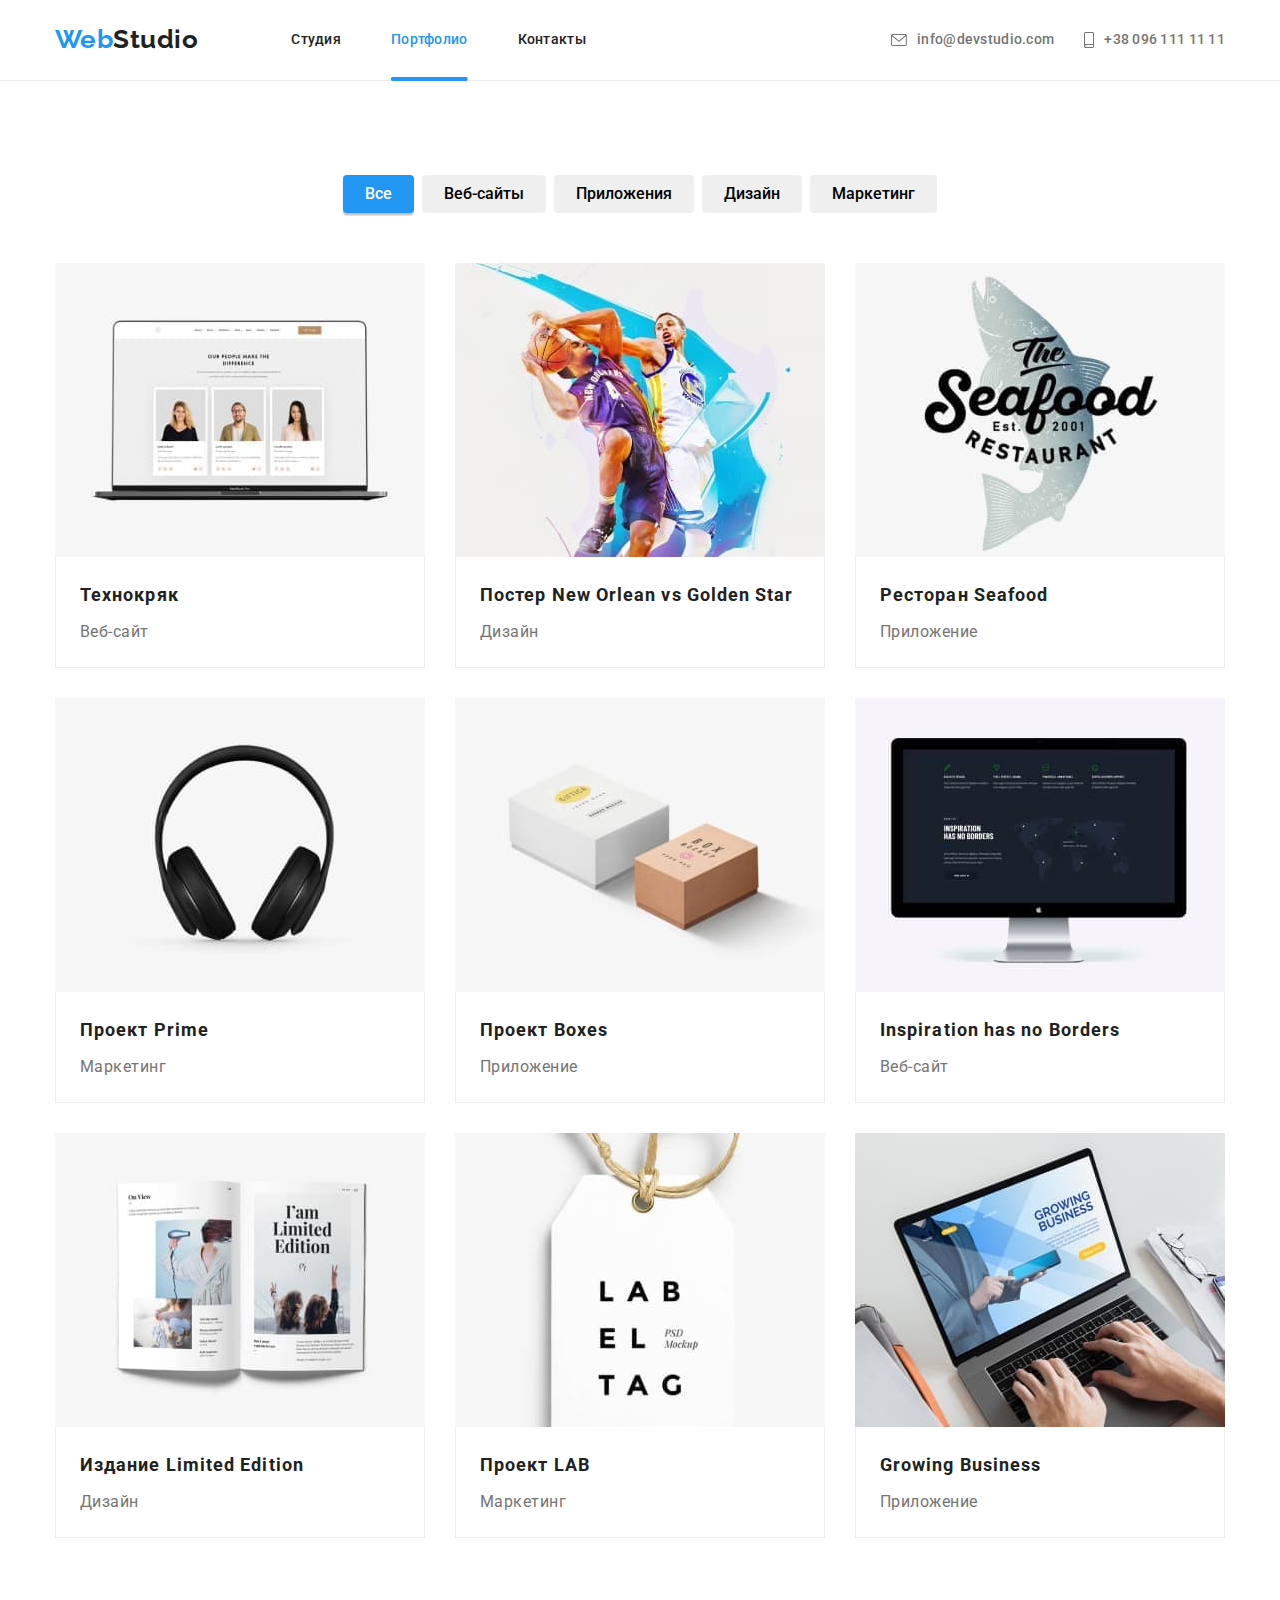
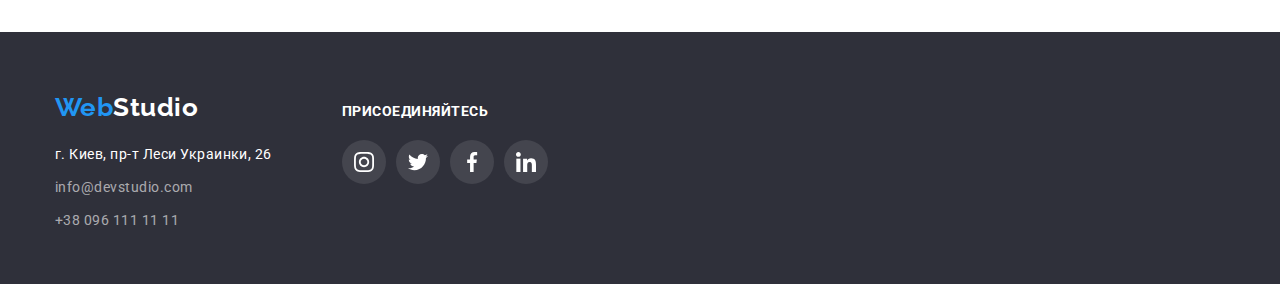
==== commit 7c0ff94b: "add site-nav-text.current + wedo-backdrop-text" ====
--- a/portfolio.html
+++ b/portfolio.html
@@ -8,7 +8,9 @@
     <title>WebStudio</title>
     <link rel="preconnect" href="https://fonts.googleapis.com" />
     <link rel="preconnect" href="https://fonts.gstatic.com" crossorigin />
-    <link href="https://fonts.googleapis.com/css2?family=Raleway:wght@700&family=Roboto:wght@400;500;700;900&display=swap" rel="stylesheet" />
+    <link
+        href="https://fonts.googleapis.com/css2?family=Raleway:wght@700&family=Roboto:wght@400;500;700;900&display=swap"
+        rel="stylesheet" />
     <link rel="stylesheet" href="./css/modern-normalize.css" />
     <link rel="stylesheet" href="./css/styles.css" />
 </head>
@@ -18,14 +20,13 @@
     <header class="header-border">
         <div class="flex-nav container">
             <nav class="flex-nav">
-                <a href="/" lang="en" class="header-logo link">Web<span class="logo-accent">Studio</span>
-          </a>
+                <a href="/" lang="en" class="header-logo link">Web<span class="logo-accent">Studio</span></a>
                 <ul class="flex-nav-menu list">
                     <li class="nav-menu-item">
-                        <a href="/" class="link site-nav-text current">Студия</a>
+                        <a href="/" class="link site-nav-text">Студия</a>
                     </li>
                     <li class="nav-menu-item">
-                        <a href="./portfolio.html" class="link site-nav-text">Портфолио</a>
+                        <a href="./portfolio.html" class="link site-nav-text current">Портфолио</a>
                     </li>
                     <li class="nav-menu-item"><a href="" class="link site-nav-text">Контакты</a></li>
                 </ul>
@@ -34,16 +35,16 @@
             <ul class="flex-nav-contact list">
                 <li class="nav-contact-item">
                     <a href="mailto:info@devstudio.com" class="link site-contact">
-                        <svg class="nav-icons" width="16" height="12"> 
-                            <use href="./images/icons.svg#icon-mail"><use>
-						</svg>
+                        <svg class="nav-icons" width="16" height="12">
+                            <use href="./images/icons.svg#icon-mail"></use>
+                        </svg>
                         info@devstudio.com</a>
                 </li>
                 <li class="nav-contact-item">
                     <a href="tel:+380961111111" class="link site-contact">
-                        <svg class="nav-icons" width="10" height="16"> 
-                            <use href="./images/icons.svg#icon-smartphone"><use>
-						</svg>
+                        <svg class="nav-icons" width="10" height="16">
+                            <use href="./images/icons.svg#icon-smartphone"></use>
+                        </svg>
                         +38 096 111 11 11</a>
                 </li>
             </ul>
@@ -68,7 +69,8 @@
                 <h2 class="visually-hidden">Примеры наших работ</h2>
                 <ul class="portfolio-examples list">
                     <li class="portfolio-link">
-                        <a href="" class="link"><img src="./images/technocrats.jpg" alt="прооект веб-сайта на макбук про" />
+                        <a href="" class="link"><img src="./images/technocrats.jpg"
+                                alt="прооект веб-сайта на макбук про" />
                             <div class="works-item-bottom">
                                 <h3 class="portfolio-title">Технокряк</h3>
                                 <p class="portfolio-text">Веб-сайт</p>
@@ -77,7 +79,8 @@
                     </li>
 
                     <li class="portfolio-link">
-                        <a href="" class="link"><img src="./images/poster.jpg" alt="постера баскетбольной команды" width="370" />
+                        <a href="" class="link"><img src="./images/poster.jpg" alt="постера баскетбольной команды"
+                                width="370" />
                             <div class="works-item-bottom">
                                 <h3 class="portfolio-title">
                                     Постер <span lang="en">New Orlean vs Golden Star</span>
@@ -88,7 +91,8 @@
                     </li>
 
                     <li class="portfolio-link">
-                        <a href="" class="link"><img src="./images/seafood.jpg" alt="логотип раесторана морких продуктов" width="370" />
+                        <a href="" class="link"><img src="./images/seafood.jpg"
+                                alt="логотип раесторана морких продуктов" width="370" />
                             <div class="works-item-bottom">
                                 <h3 class="portfolio-title">Ресторан <span lang="en">Seafood</span></h3>
                                 <p class="portfolio-text">Приложение</p>
@@ -115,7 +119,8 @@
                     </li>
 
                     <li class="portfolio-link">
-                        <a href="" class="link"><img src="./images/inspiration.jpg" alt="проект Веб-сайта на и-мак" width="370" />
+                        <a href="" class="link"><img src="./images/inspiration.jpg" alt="проект Веб-сайта на и-мак"
+                                width="370" />
                             <div class="works-item-bottom">
                                 <h3 lang="en" class="portfolio-title">Inspiration has no Borders</h3>
                                 <p class="portfolio-text">Веб-сайт</p>
@@ -124,7 +129,8 @@
                     </li>
 
                     <li class="portfolio-link">
-                        <a href="" class="link"><img src="./images/publication.jpg" alt="журнал лимитед эдишн" width="370" />
+                        <a href="" class="link"><img src="./images/publication.jpg" alt="журнал лимитед эдишн"
+                                width="370" />
                             <div class="works-item-bottom">
                                 <h3 class="portfolio-title">Издание <span lang="en">Limited Edition</span></h3>
                                 <p class="portfolio-text">Дизайн</p>
@@ -142,7 +148,8 @@
                     </li>
 
                     <li class="portfolio-link">
-                        <a href="" class="link"><img src="./images/growing.jpg" alt="печатает на клавиатуре" width="370" />
+                        <a href="" class="link"><img src="./images/growing.jpg" alt="печатает на клавиатуре"
+                                width="370" />
                             <div class="works-item-bottom">
                                 <h3 lang="en" class="portfolio-title">Growing Business</h3>
                                 <p class="portfolio-text">Приложение</p>
@@ -158,7 +165,8 @@
     <footer class="footer">
         <div class="container footer-container">
             <div>
-                <a href="./index.html" lang="en" class="footer-logo link">Web<span class="logo-accent-footer">Studio</span>
+                <a href="./index.html" lang="en" class="footer-logo link">Web<span
+                        class="logo-accent-footer">Studio</span>
                 </a>
                 <address>
                     <ul>
@@ -179,29 +187,29 @@
                     <li>
                         <a class="footer-socials-link link" href="">
                             <svg class="footer-icon" width="20" height="20">
-								<use href="./images/icons.svg#icon-instagram"></use>
-							</svg>
+                                <use href="./images/icons.svg#icon-instagram"></use>
+                            </svg>
                         </a>
                     </li>
                     <li class="list footer-social">
                         <a class="footer-socials-link link" href="">
                             <svg class="footer-icon" width="20" height="20">
-								<use href="./images/icons.svg#icon-twitter"></use>
-							</svg>
+                                <use href="./images/icons.svg#icon-twitter"></use>
+                            </svg>
                         </a>
                     </li>
                     <li class="list footer-social">
                         <a class="footer-socials-link link" href="">
                             <svg class="footer-icon" width="20" height="20">
-								<use href="./images/icons.svg#icon-facebook"></use>
-							</svg>
+                                <use href="./images/icons.svg#icon-facebook"></use>
+                            </svg>
                         </a>
                     </li>
                     <li class="list footer-social">
                         <a class="footer-socials-link link" href="">
                             <svg class="footer-icon" width="20" height="20">
-								<use href="./images/icons.svg#icon-linkedin"></use>
-							</svg>
+                                <use href="./images/icons.svg#icon-linkedin"></use>
+                            </svg>
                         </a>
                     </li>
                 </ul>
--- a/css/styles.css
+++ b/css/styles.css
@@ -10,6 +10,10 @@
     --button-bg-color: #f5f4fa;
     --card-set-gap: 30px;
     --social-links: #afb1b8;
+
+    --animation-duration: 250ms;
+	--timing-function: cubic-bezier(0.4, 0, 0.2, 1);
+
 }
 
 body {
@@ -108,6 +112,10 @@
     margin-left: auto;
 }
 
+.nav-menu-item {
+    position: relative;
+}
+
 .nav-menu-item:not(:first-child) {
     margin-left: 50px;
 }
@@ -149,6 +157,22 @@
 .site-nav-text:focus {
     color: var(--accent-color);
 }
+
+.site-nav-text.current::after {
+	content: "";
+	display: block;
+
+	position: absolute;
+	bottom: -1px;
+	left: 50%;
+	transform: translate(-50%, 0);
+
+	width: 100%;
+	height: 4px;
+	border-radius: 2px;
+	background-color: var(--accent-color);
+}
+
 
 .nav-icons {
     margin-right: 10px;
@@ -294,6 +318,35 @@
     padding-bottom: 50px;
 }
 
+.wedo-item {
+    position: relative;
+}
+
+.wedo-backdrop {
+    position: absolute;
+	bottom: 0;
+	width: 100%;
+	height: 70px;
+
+	display: flex;
+	align-items: center;
+	justify-content: center;
+
+    background-color: rgba(47, 48, 58, 0.8);
+}
+
+
+
+.wedo-backdrop-text {
+	font-weight: 700;
+	font-size: 14px;
+	line-height: 1.14;
+	text-transform: uppercase;
+
+	color: var(--primary-white-color);
+
+}
+
 
 /* team */
 
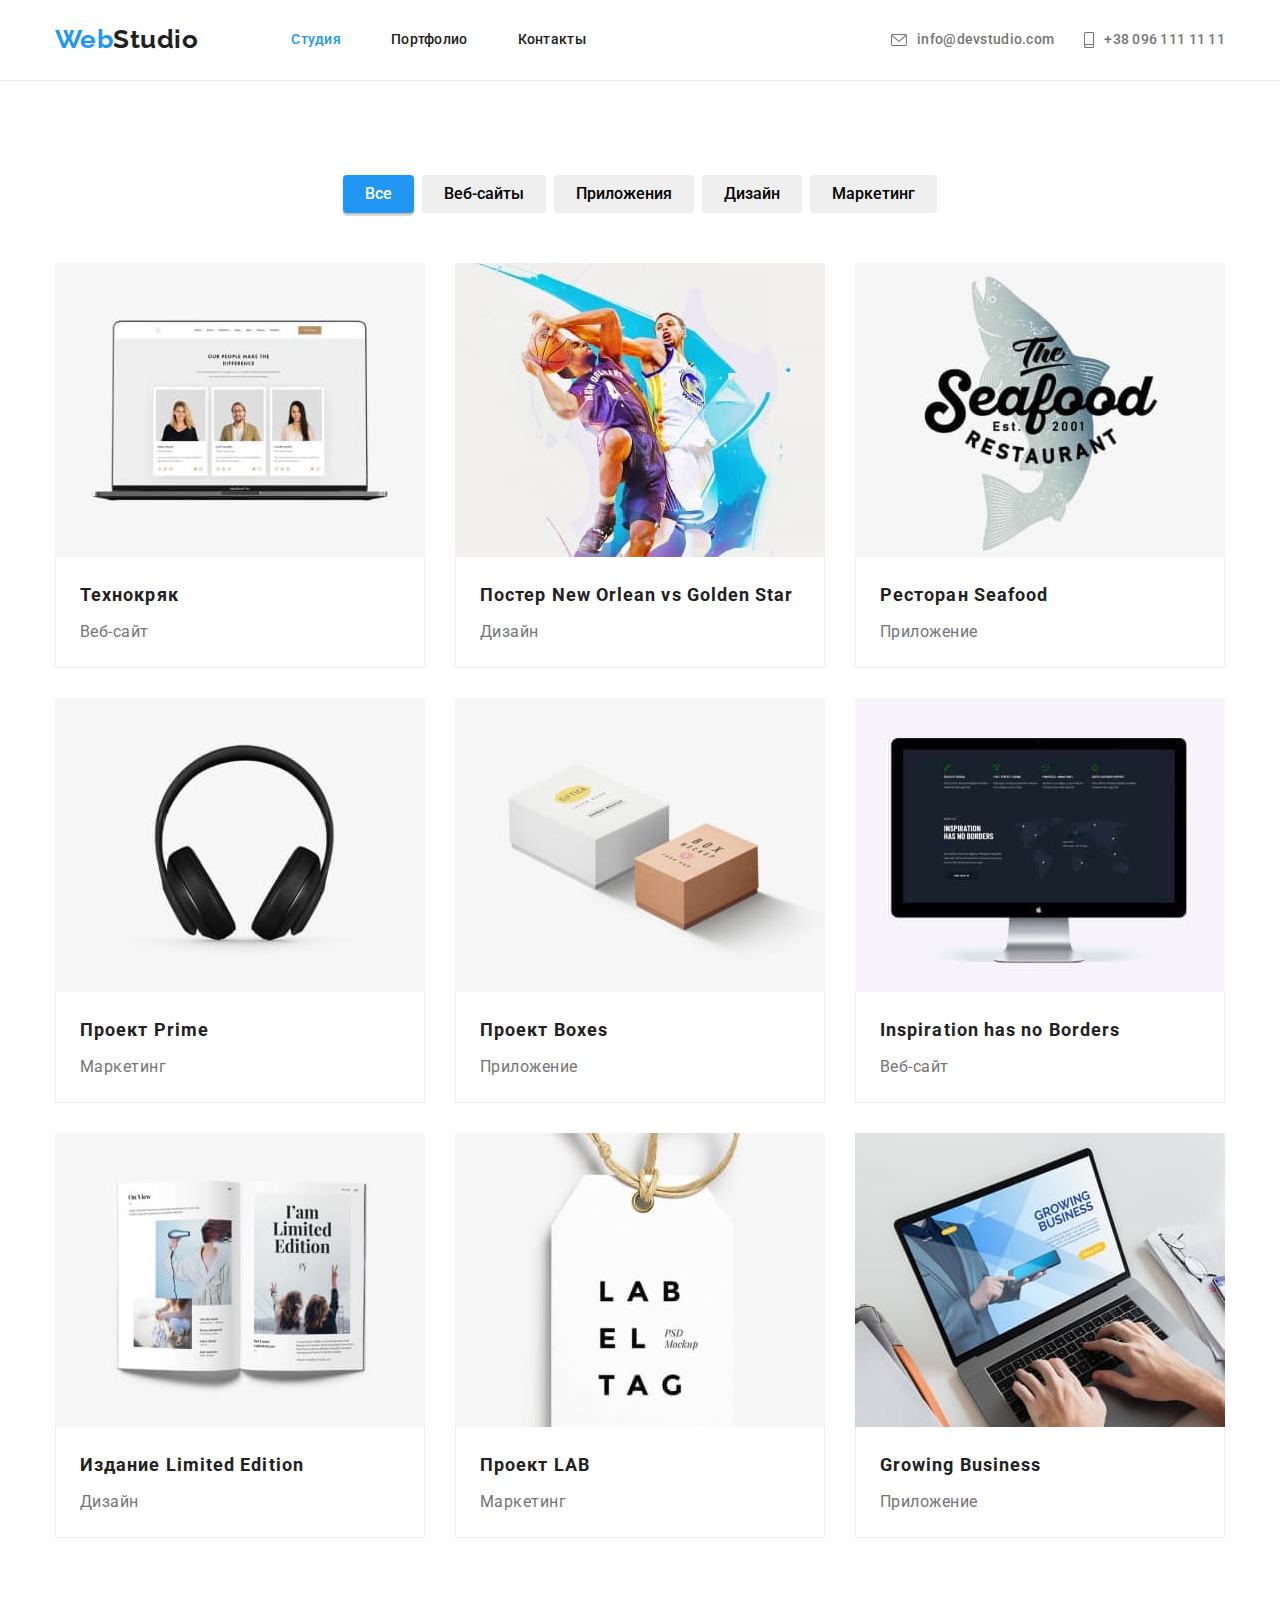
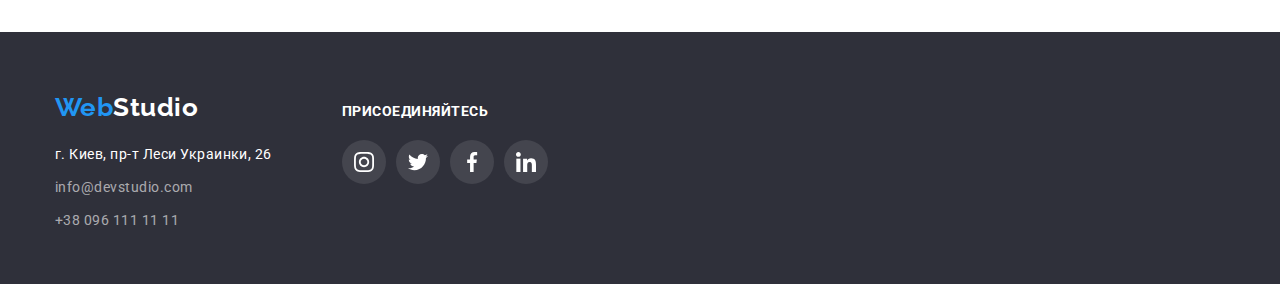
==== commit a2d80e35: "fix hv-05 to hw-04" ====
--- a/portfolio.html
+++ b/portfolio.html
@@ -23,10 +23,10 @@
                 <a href="/" lang="en" class="header-logo link">Web<span class="logo-accent">Studio</span></a>
                 <ul class="flex-nav-menu list">
                     <li class="nav-menu-item">
-                        <a href="/" class="link site-nav-text">Студия</a>
+                        <a href="/" class="link site-nav-text current">Студия</a>
                     </li>
                     <li class="nav-menu-item">
-                        <a href="./portfolio.html" class="link site-nav-text current">Портфолио</a>
+                        <a href="./portfolio.html" class="link site-nav-text">Портфолио</a>
                     </li>
                     <li class="nav-menu-item"><a href="" class="link site-nav-text">Контакты</a></li>
                 </ul>
--- a/css/styles.css
+++ b/css/styles.css
@@ -10,10 +10,6 @@
     --button-bg-color: #f5f4fa;
     --card-set-gap: 30px;
     --social-links: #afb1b8;
-
-    --animation-duration: 250ms;
-	--timing-function: cubic-bezier(0.4, 0, 0.2, 1);
-
 }
 
 body {
@@ -112,10 +108,6 @@
     margin-left: auto;
 }
 
-.nav-menu-item {
-    position: relative;
-}
-
 .nav-menu-item:not(:first-child) {
     margin-left: 50px;
 }
@@ -157,22 +149,6 @@
 .site-nav-text:focus {
     color: var(--accent-color);
 }
-
-.site-nav-text.current::after {
-	content: "";
-	display: block;
-
-	position: absolute;
-	bottom: -1px;
-	left: 50%;
-	transform: translate(-50%, 0);
-
-	width: 100%;
-	height: 4px;
-	border-radius: 2px;
-	background-color: var(--accent-color);
-}
-
 
 .nav-icons {
     margin-right: 10px;
@@ -318,35 +294,6 @@
     padding-bottom: 50px;
 }
 
-.wedo-item {
-    position: relative;
-}
-
-.wedo-backdrop {
-    position: absolute;
-	bottom: 0;
-	width: 100%;
-	height: 70px;
-
-	display: flex;
-	align-items: center;
-	justify-content: center;
-
-    background-color: rgba(47, 48, 58, 0.8);
-}
-
-
-
-.wedo-backdrop-text {
-	font-weight: 700;
-	font-size: 14px;
-	line-height: 1.14;
-	text-transform: uppercase;
-
-	color: var(--primary-white-color);
-
-}
-
 
 /* team */
 
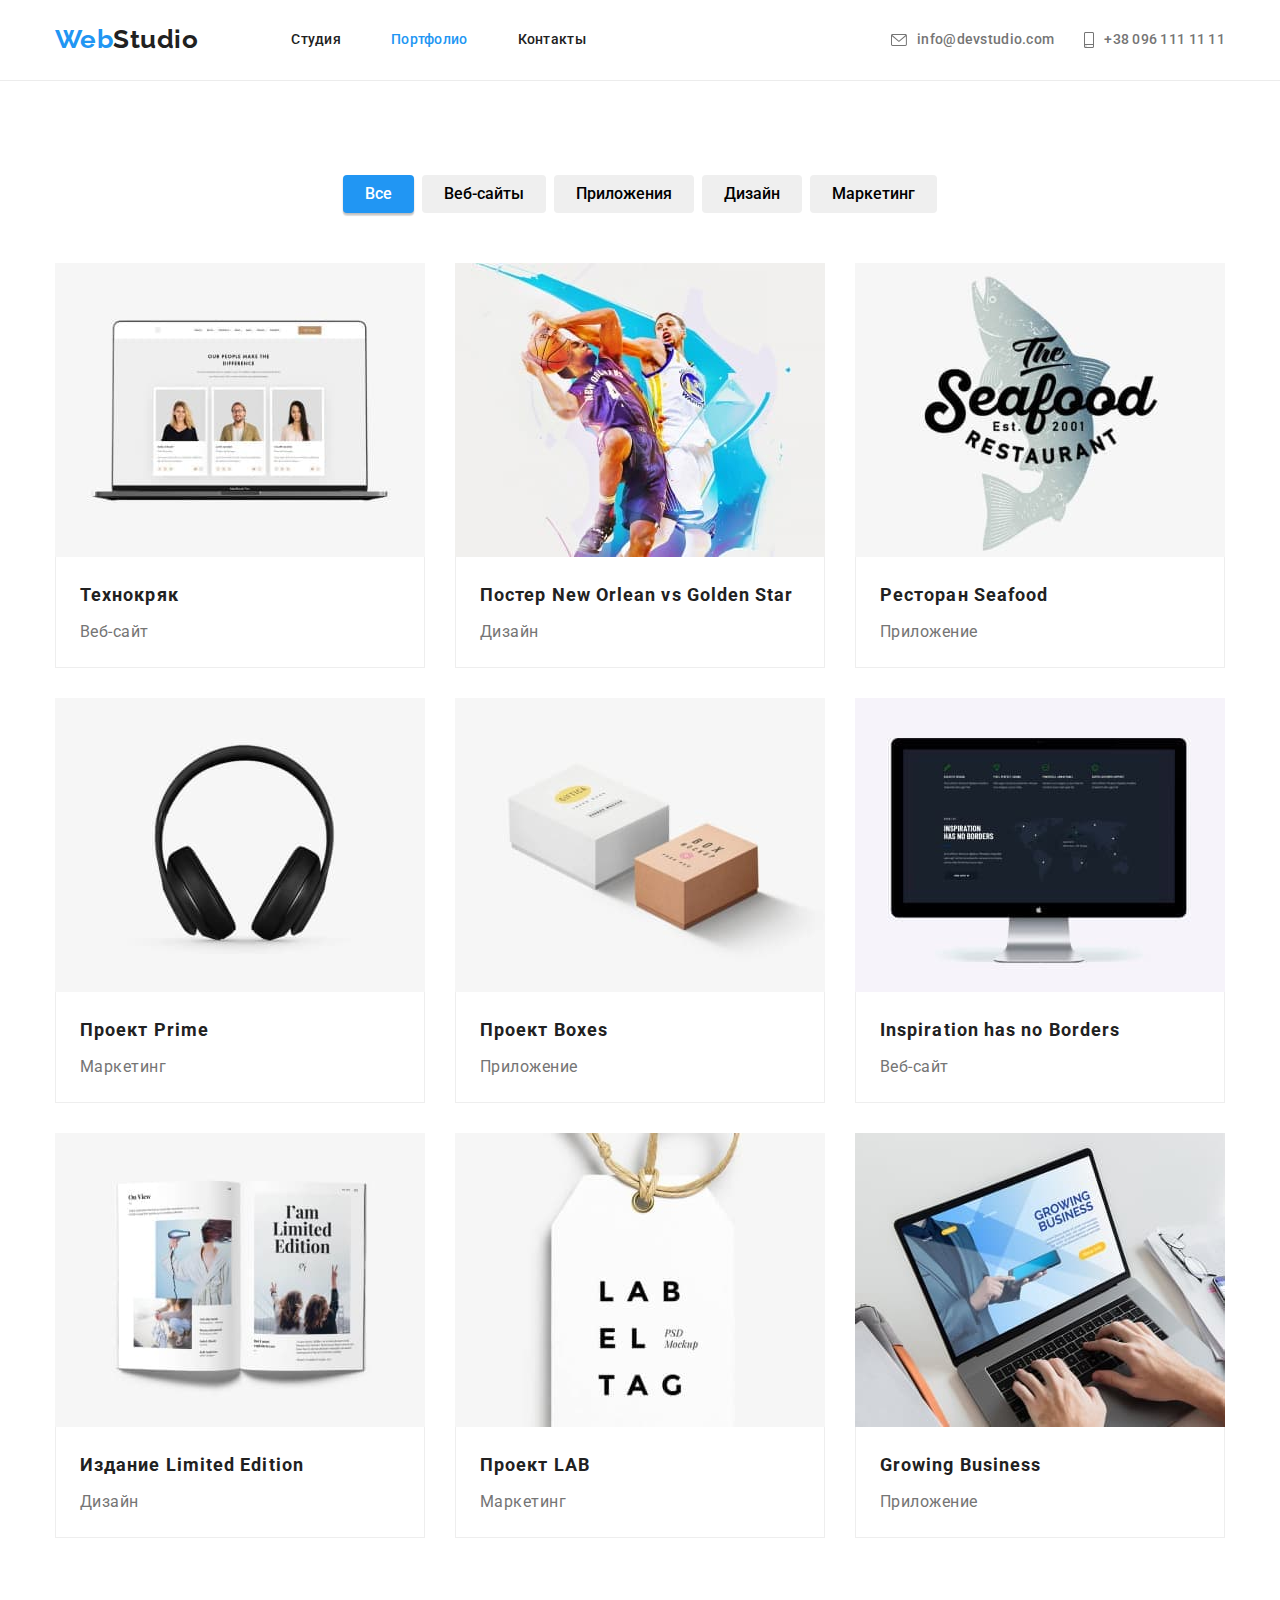
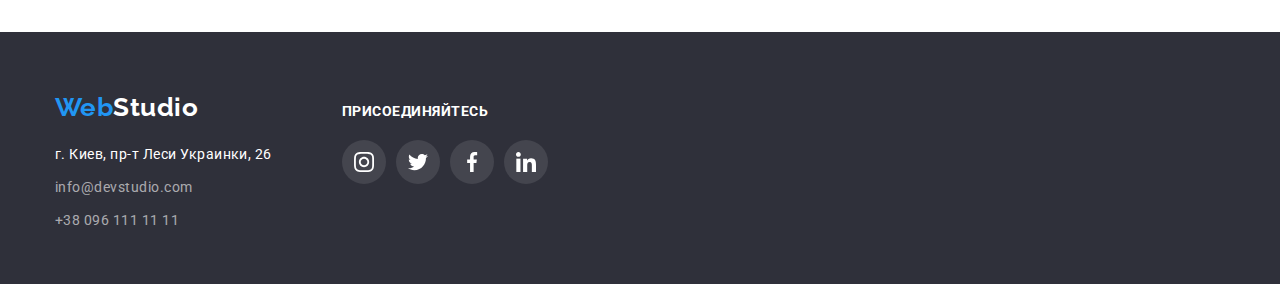
==== commit 06e8a29f: "fix mentor comment" ====
--- a/portfolio.html
+++ b/portfolio.html
@@ -20,13 +20,13 @@
     <header class="header-border">
         <div class="flex-nav container">
             <nav class="flex-nav">
-                <a href="/" lang="en" class="header-logo link">Web<span class="logo-accent">Studio</span></a>
+                <a href="./index.html" lang="en" class="header-logo link">Web<span class="logo-accent">Studio</span></a>
                 <ul class="flex-nav-menu list">
                     <li class="nav-menu-item">
-                        <a href="/" class="link site-nav-text current">Студия</a>
+                        <a href="./index.html" class="link site-nav-text">Студия</a>
                     </li>
                     <li class="nav-menu-item">
-                        <a href="./portfolio.html" class="link site-nav-text">Портфолио</a>
+                        <a href="./portfolio.html" class="link site-nav-text current">Портфолио</a>
                     </li>
                     <li class="nav-menu-item"><a href="" class="link site-nav-text">Контакты</a></li>
                 </ul>
@@ -69,7 +69,7 @@
                 <h2 class="visually-hidden">Примеры наших работ</h2>
                 <ul class="portfolio-examples list">
                     <li class="portfolio-link">
-                        <a href="" class="link"><img src="./images/technocrats.jpg"
+                        <a href="" class="works-link link"><img src="./images/technocrats.jpg"
                                 alt="прооект веб-сайта на макбук про" />
                             <div class="works-item-bottom">
                                 <h3 class="portfolio-title">Технокряк</h3>
@@ -79,8 +79,8 @@
                     </li>
 
                     <li class="portfolio-link">
-                        <a href="" class="link"><img src="./images/poster.jpg" alt="постера баскетбольной команды"
-                                width="370" />
+                        <a href="" class="works-link link"><img src="./images/poster.jpg"
+                                alt="постера баскетбольной команды" width="370" />
                             <div class="works-item-bottom">
                                 <h3 class="portfolio-title">
                                     Постер <span lang="en">New Orlean vs Golden Star</span>
@@ -91,7 +91,7 @@
                     </li>
 
                     <li class="portfolio-link">
-                        <a href="" class="link"><img src="./images/seafood.jpg"
+                        <a href="" class="works-link link"><img src="./images/seafood.jpg"
                                 alt="логотип раесторана морких продуктов" width="370" />
                             <div class="works-item-bottom">
                                 <h3 class="portfolio-title">Ресторан <span lang="en">Seafood</span></h3>
@@ -101,7 +101,7 @@
                     </li>
 
                     <li class="portfolio-link">
-                        <a href="" class="link"><img src="./images/prime.jpg" alt="наушники" width="370" />
+                        <a href="" class="works-link link"><img src="./images/prime.jpg" alt="наушники" width="370" />
                             <div class="works-item-bottom">
                                 <h3 class="portfolio-title">Проект <span lang="en">Prime</span></h3>
                                 <p class="portfolio-text">Маркетинг</p>
@@ -110,7 +110,8 @@
                     </li>
 
                     <li class="portfolio-link">
-                        <a href="" class="link"><img src="./images/boxes.jpg" alt="две коробки" width="370" />
+                        <a href="" class="works-link link"><img src="./images/boxes.jpg" alt="две коробки"
+                                width="370" />
                             <div class="works-item-bottom">
                                 <h3 class="portfolio-title">Проект <span lang="en">Boxes</span></h3>
                                 <p class="portfolio-text">Приложение</p>
@@ -119,8 +120,8 @@
                     </li>
 
                     <li class="portfolio-link">
-                        <a href="" class="link"><img src="./images/inspiration.jpg" alt="проект Веб-сайта на и-мак"
-                                width="370" />
+                        <a href="" class="works-link link"><img src="./images/inspiration.jpg"
+                                alt="проект Веб-сайта на и-мак" width="370" />
                             <div class="works-item-bottom">
                                 <h3 lang="en" class="portfolio-title">Inspiration has no Borders</h3>
                                 <p class="portfolio-text">Веб-сайт</p>
@@ -129,8 +130,8 @@
                     </li>
 
                     <li class="portfolio-link">
-                        <a href="" class="link"><img src="./images/publication.jpg" alt="журнал лимитед эдишн"
-                                width="370" />
+                        <a href="" class="works-link link"><img src="./images/publication.jpg"
+                                alt="журнал лимитед эдишн" width="370" />
                             <div class="works-item-bottom">
                                 <h3 class="portfolio-title">Издание <span lang="en">Limited Edition</span></h3>
                                 <p class="portfolio-text">Дизайн</p>
@@ -139,7 +140,8 @@
                     </li>
 
                     <li class="portfolio-link">
-                        <a href="" class="link"><img src="./images/lab.jpg" alt="ярлык лаб эль таг" width="370" />
+                        <a href="" class="works-link link"><img src="./images/lab.jpg" alt="ярлык лаб эль таг"
+                                width="370" />
                             <div class="works-item-bottom">
                                 <h3 class="portfolio-title">Проект <span lang="en">LAB</span></h3>
                                 <p class="portfolio-text">Маркетинг</p>
@@ -148,7 +150,7 @@
                     </li>
 
                     <li class="portfolio-link">
-                        <a href="" class="link"><img src="./images/growing.jpg" alt="печатает на клавиатуре"
+                        <a href="" class="works-link link"><img src="./images/growing.jpg" alt="печатает на клавиатуре"
                                 width="370" />
                             <div class="works-item-bottom">
                                 <h3 lang="en" class="portfolio-title">Growing Business</h3>
--- a/css/styles.css
+++ b/css/styles.css
@@ -579,4 +579,16 @@
     /* flex-basis: calc(100% / 3 - var(--card-set-gap)); */
     margin-right: var(--card-set-gap);
     margin-bottom: var(--card-set-gap);
-}+}
+
+.works-link {
+    display: block;
+	width: 100%;
+	height: 100%;
+
+	transition: box-shadow;
+}
+
+.works-link:hover, .works-link:focus {
+    box-shadow: 0px 1px 1px rgba(0, 0, 0, 0.12), 0px 4px 4px rgba(0, 0, 0, 0.06), 1px 4px 6px rgba(0, 0, 0, 0.16);
+} 